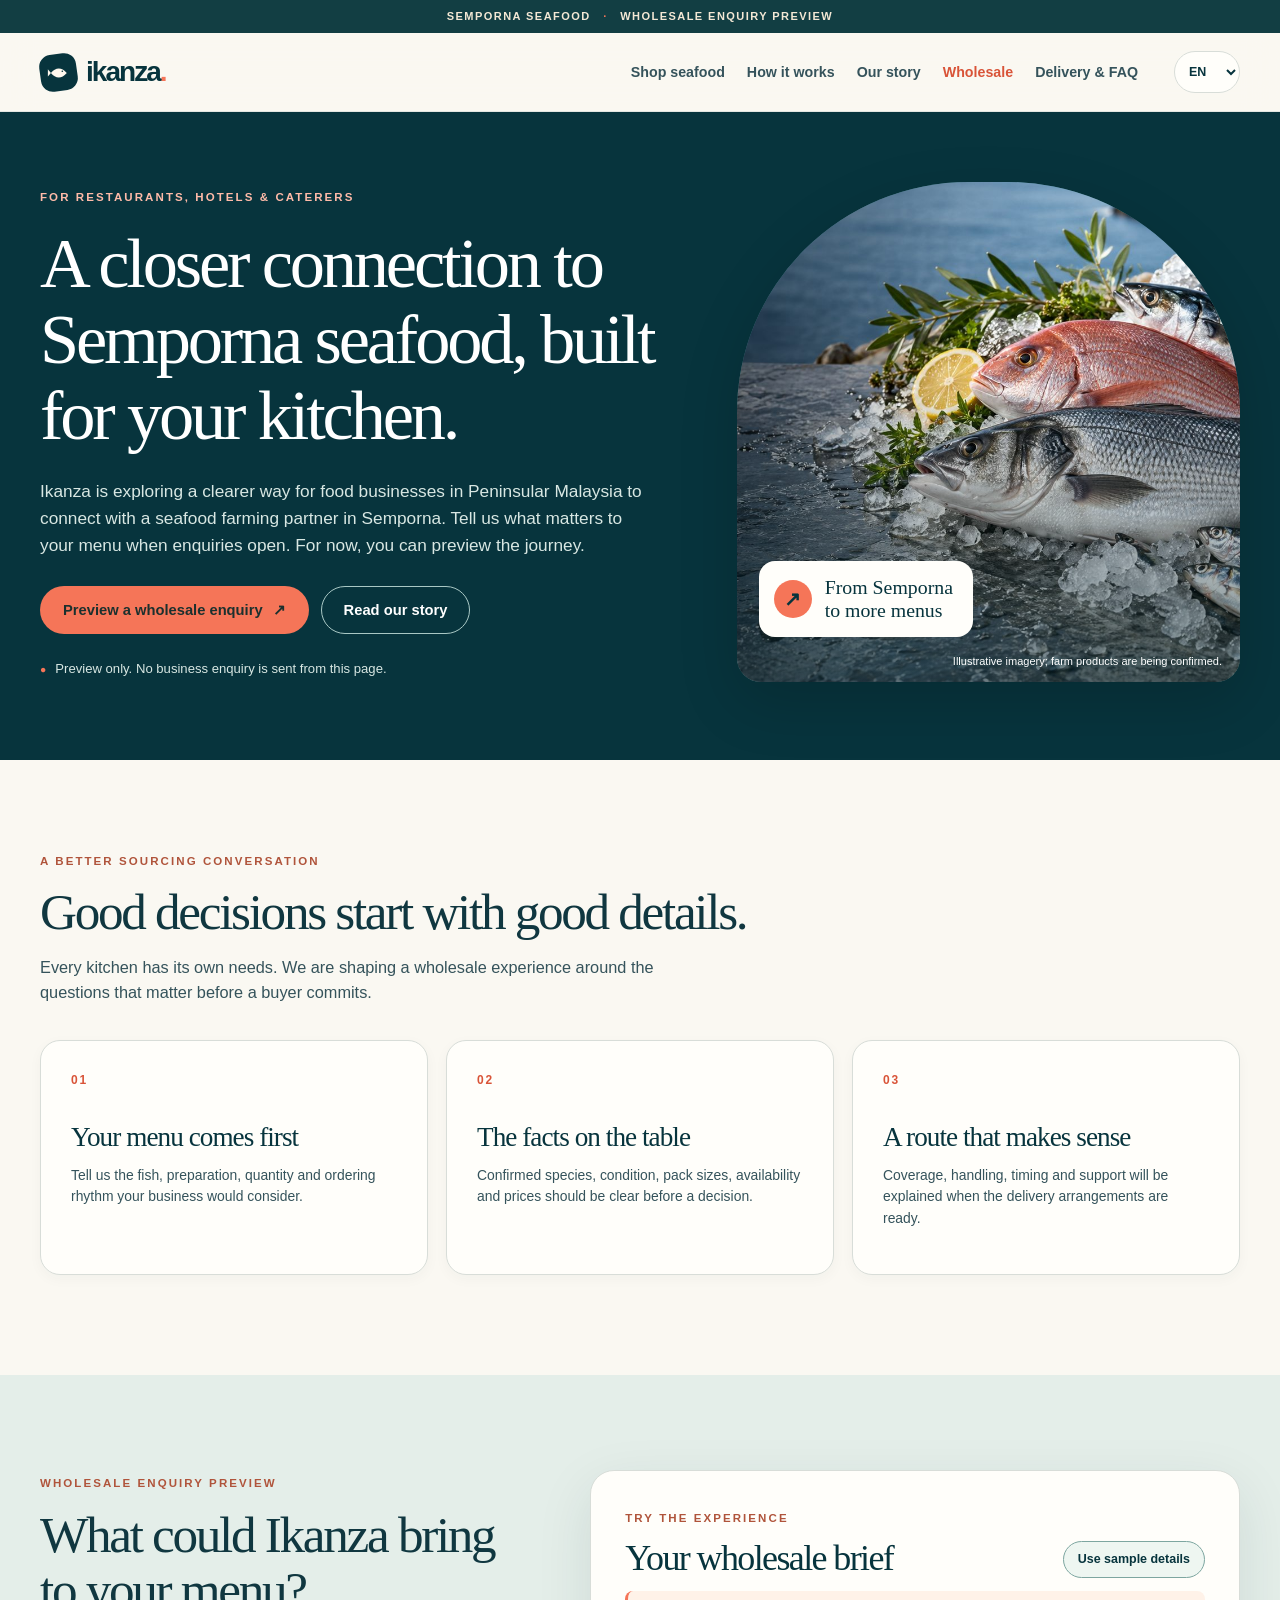
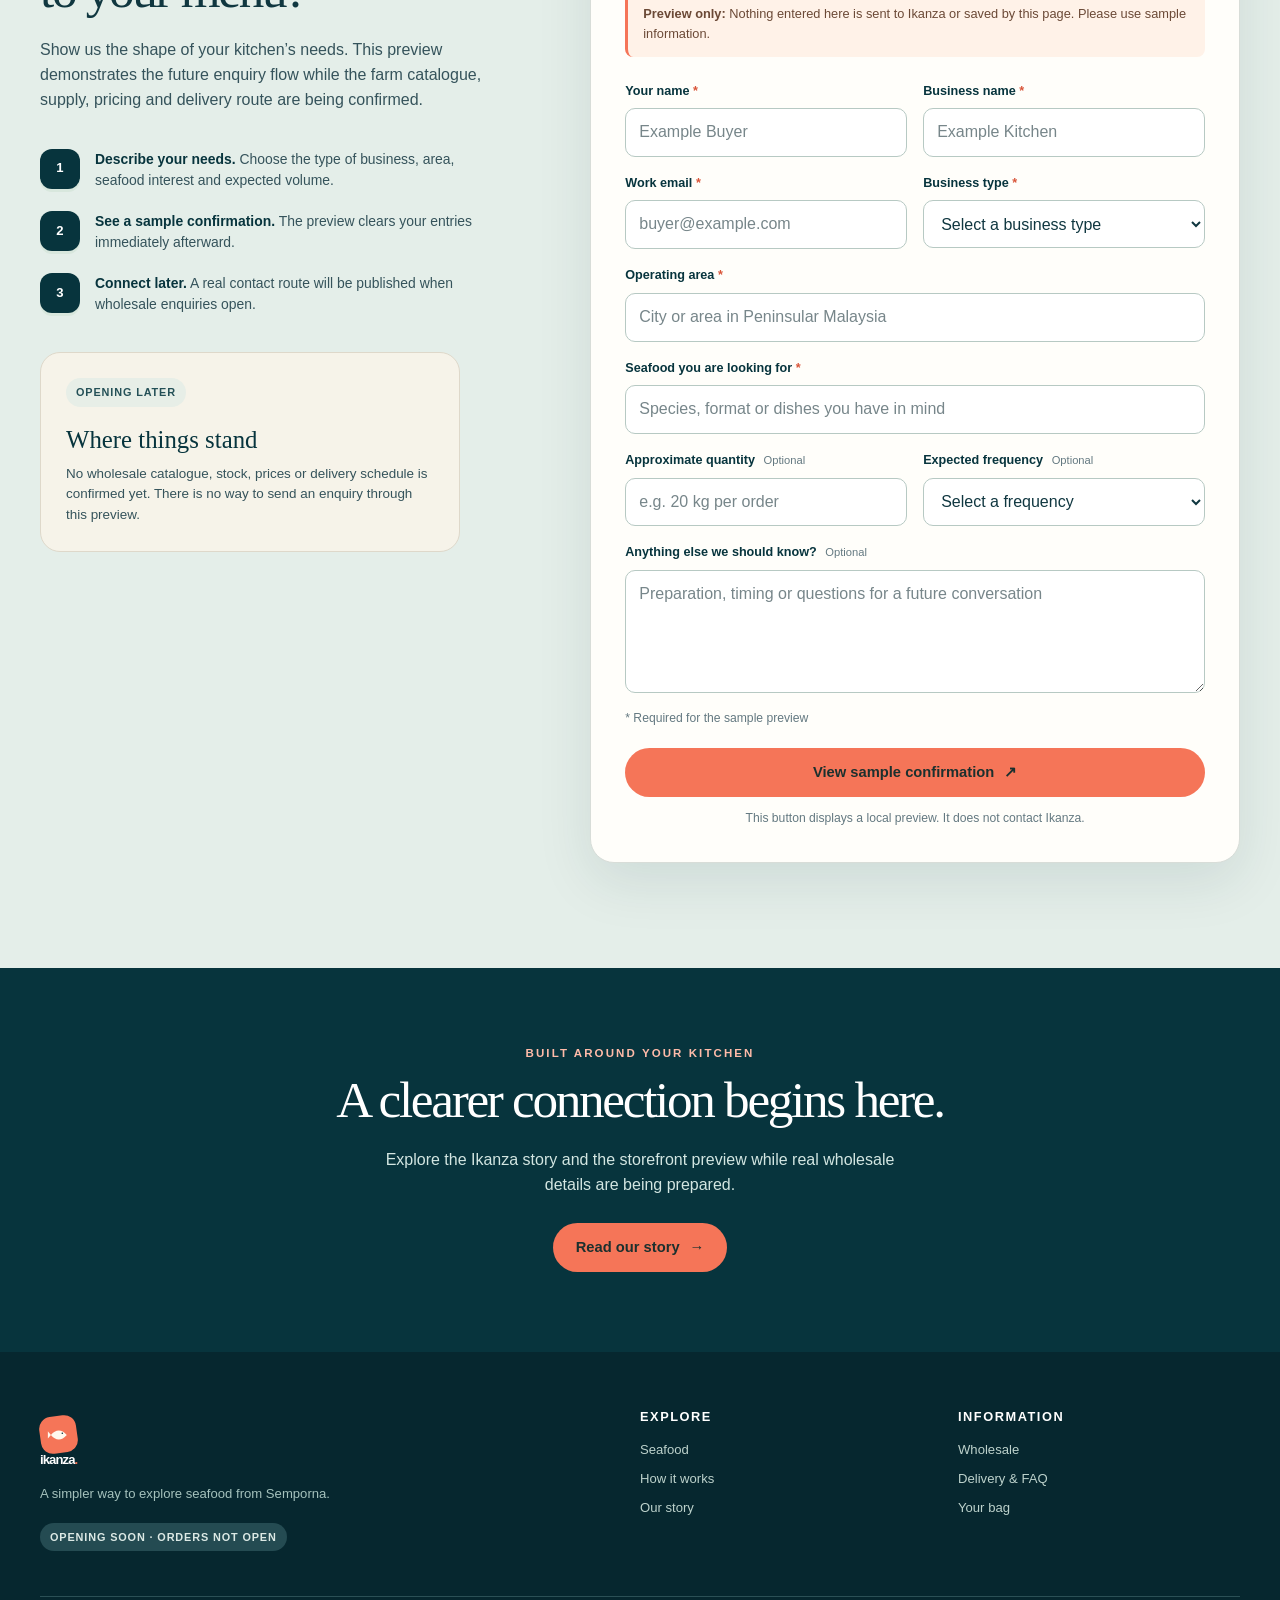
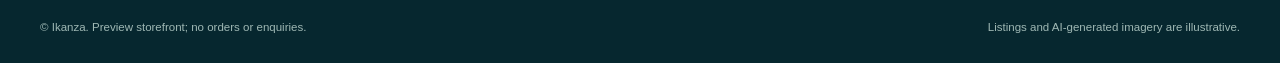
==== business/index.html @ 3d45099f "Expand Ikanza seafood preview and wholesale page" ====
<!doctype html>
<html lang="en">
<head>
  <meta charset="utf-8">
  <meta name="viewport" content="width=device-width, initial-scale=1">
  <meta name="theme-color" content="#07333b">
  <meta name="robots" content="index, follow">
  <title>Wholesale Seafood Enquiries for Peninsular Malaysia | Ikanza</title>
  <meta name="description" content="Ikanza is exploring a clearer connection between a Semporna seafood farming partner and restaurants, hotels and caterers in Peninsular Malaysia. Preview a wholesale enquiry; enquiries are not open yet.">
  <link rel="canonical" href="https://ericseow980314-ui.github.io/ikanza/business/">
  <meta property="og:type" content="website">
  <meta property="og:site_name" content="Ikanza">
  <meta property="og:url" content="https://ericseow980314-ui.github.io/ikanza/business/">
  <meta property="og:title" content="Wholesale Seafood Enquiries for Peninsular Malaysia | Ikanza">
  <meta property="og:description" content="A future wholesale connection to Semporna seafood for Peninsular Malaysian kitchens. Preview the enquiry journey; enquiries are not open yet.">
  <meta property="og:image" content="https://ericseow980314-ui.github.io/ikanza/assets/hero.jpg">
  <meta property="og:image:alt" content="Illustrative seafood arrangement on ice">
  <meta name="twitter:card" content="summary_large_image">
  <link rel="stylesheet" href="../styles.css">
  <link rel="stylesheet" href="./business.css">
  <script src="../i18n.js" defer></script>
  <script src="./business-page.js" defer></script>
</head>
<body>
  <a class="skip" href="#main">Skip to content</a>
  <div class="demo-banner">SEMPORNA SEAFOOD <span aria-hidden="true">·</span> WHOLESALE ENQUIRY PREVIEW</div>
  <header class="site-header">
    <div class="container nav">
      <a class="brand" href="../#home" aria-label="Ikanza home">
        <span class="brand-mark" aria-hidden="true"><svg viewBox="0 0 32 32" fill="none"><path d="M6 16c5.3-6.5 12.5-8.2 19.5 0-7 8.2-14.2 6.5-19.5 0Z" fill="#fff8ee"/><path d="m6 16-3.8-4.5v9L6 16Z" fill="#fff8ee"/><circle cx="20" cy="14" r="1" fill="#07343d"/></svg></span>
        <span>ikanza<span style="color:#f57558">.</span></span>
      </a>
      <nav class="nav-links" aria-label="Main navigation">
        <a href="../#shop">Shop seafood</a>
        <a href="../#how">How it works</a>
        <a href="../story/">Our story</a>
        <a href="./" aria-current="page">Wholesale</a>
        <a href="../#help">Delivery &amp; FAQ</a>
      </nav>
      <div class="nav-actions">
        <label class="language-wrap"><span class="sr-only">Choose language</span><select class="language-select" data-language aria-label="Choose language"><option value="en">EN</option><option value="my">BM</option><option value="cn">中文</option></select></label>
        <button class="icon-button menu-button" type="button" data-menu aria-label="Open menu" aria-expanded="false" aria-controls="business-mobile-menu">☰</button>
      </div>
    </div>
    <nav id="business-mobile-menu" class="mobile-menu container" aria-label="Mobile navigation">
      <a href="../#shop">Shop seafood</a>
      <a href="../#how">How it works</a>
      <a href="../story/">Our story</a>
      <a href="./" aria-current="page">Wholesale</a>
      <a href="../#help">Delivery &amp; FAQ</a>
    </nav>
  </header>

  <main id="main">
    <section class="business-hero" aria-labelledby="business-title">
      <div class="container business-hero-grid">
        <div class="business-hero-copy">
          <span class="eyebrow light">For restaurants, hotels &amp; caterers</span>
          <h1 id="business-title">A closer connection to Semporna seafood, built for your kitchen.</h1>
          <p>Ikanza is exploring a clearer way for food businesses in Peninsular Malaysia to connect with a seafood farming partner in Semporna. Tell us what matters to your menu when enquiries open. For now, you can preview the journey.</p>
          <div class="business-hero-actions">
            <a class="btn btn-primary" href="#enquiry">Preview a wholesale enquiry <span aria-hidden="true">↗</span></a>
            <a class="btn business-hero-outline" href="../story/">Read our story</a>
          </div>
          <p class="business-hero-note"><span aria-hidden="true">●</span> Preview only. No business enquiry is sent from this page.</p>
        </div>
        <div class="business-hero-visual">
          <img src="../assets/hero.jpg" alt="Illustrative seafood arrangement on ice">
          <div class="business-visual-card"><span class="business-visual-icon" aria-hidden="true">↗</span><span>From Semporna<br>to more menus</span></div>
          <div class="business-image-note">Illustrative imagery; farm products are being confirmed.</div>
        </div>
      </div>
    </section>

    <section class="section container business-intro" aria-labelledby="business-intro-title">
      <div class="business-section-heading">
        <span class="eyebrow">A better sourcing conversation</span>
        <h2 id="business-intro-title">Good decisions start with good details.</h2>
        <p>Every kitchen has its own needs. We are shaping a wholesale experience around the questions that matter before a buyer commits.</p>
      </div>
      <div class="business-value-grid">
        <article class="business-value-card"><span class="business-value-number">01</span><h3>Your menu comes first</h3><p>Tell us the fish, preparation, quantity and ordering rhythm your business would consider.</p></article>
        <article class="business-value-card"><span class="business-value-number">02</span><h3>The facts on the table</h3><p>Confirmed species, condition, pack sizes, availability and prices should be clear before a decision.</p></article>
        <article class="business-value-card"><span class="business-value-number">03</span><h3>A route that makes sense</h3><p>Coverage, handling, timing and support will be explained when the delivery arrangements are ready.</p></article>
      </div>
    </section>

    <section class="business-enquiry-section" id="enquiry" aria-labelledby="enquiry-title">
      <div class="container business-enquiry-grid">
        <div class="business-enquiry-copy">
          <span class="eyebrow">Wholesale enquiry preview</span>
          <h2 id="enquiry-title">What could Ikanza bring to your menu?</h2>
          <p>Show us the shape of your kitchen’s needs. This preview demonstrates the future enquiry flow while the farm catalogue, supply, pricing and delivery route are being confirmed.</p>
          <div class="business-process">
            <div><span class="step-num" aria-hidden="true">1</span><p><strong>Describe your needs.</strong> Choose the type of business, area, seafood interest and expected volume.</p></div>
            <div><span class="step-num" aria-hidden="true">2</span><p><strong>See a sample confirmation.</strong> The preview clears your entries immediately afterward.</p></div>
            <div><span class="step-num" aria-hidden="true">3</span><p><strong>Connect later.</strong> A real contact route will be published when wholesale enquiries open.</p></div>
          </div>
          <aside class="business-status-card" aria-label="Current wholesale status"><span class="pill">Opening later</span><h3>Where things stand</h3><p>No wholesale catalogue, stock, prices or delivery schedule is confirmed yet. There is no way to send an enquiry through this preview.</p></aside>
        </div>
        <div class="business-form-card">
          <div class="business-form-top"><div><span class="eyebrow">Try the experience</span><h3>Your wholesale brief</h3></div><button class="sample-fill" type="button" id="business-sample-fill">Use sample details</button></div>
          <p class="business-form-notice" id="business-privacy-note"><strong>Preview only:</strong> Nothing entered here is sent to Ikanza or saved by this page. Please use sample information.</p>
          <div id="business-form" role="form" aria-label="Wholesale enquiry preview" aria-describedby="business-privacy-note">
            <div class="business-fields">
              <div class="business-field"><label for="buyer-name">Your name <span aria-hidden="true">*</span></label><input id="buyer-name" name="buyer-name" type="text" autocomplete="off" required maxlength="100" placeholder="Example Buyer"></div>
              <div class="business-field"><label for="business-name">Business name <span aria-hidden="true">*</span></label><input id="business-name" name="business-name" type="text" autocomplete="off" required maxlength="120" placeholder="Example Kitchen"></div>
              <div class="business-field"><label for="business-email">Work email <span aria-hidden="true">*</span></label><input id="business-email" name="business-email" type="email" autocomplete="off" required maxlength="254" placeholder="buyer@example.com"></div>
              <div class="business-field"><label for="business-type">Business type <span aria-hidden="true">*</span></label><select id="business-type" name="business-type" required><option value="">Select a business type</option><option value="restaurant">Restaurant</option><option value="hotel">Hotel</option><option value="caterer">Caterer</option><option value="other">Other food business</option></select></div>
              <div class="business-field business-field-full"><label for="business-area">Operating area <span aria-hidden="true">*</span></label><input id="business-area" name="business-area" type="text" autocomplete="off" required maxlength="120" placeholder="City or area in Peninsular Malaysia"></div>
              <div class="business-field business-field-full"><label for="seafood-interest">Seafood you are looking for <span aria-hidden="true">*</span></label><input id="seafood-interest" name="seafood-interest" type="text" autocomplete="off" required maxlength="160" placeholder="Species, format or dishes you have in mind"></div>
              <div class="business-field"><label for="business-quantity">Approximate quantity <span class="business-optional">Optional</span></label><input id="business-quantity" name="business-quantity" type="text" autocomplete="off" maxlength="80" placeholder="e.g. 20 kg per order"></div>
              <div class="business-field"><label for="business-frequency">Expected frequency <span class="business-optional">Optional</span></label><select id="business-frequency" name="business-frequency"><option value="">Select a frequency</option><option value="weekly">Weekly</option><option value="fortnightly">Every two weeks</option><option value="monthly">Monthly</option><option value="event">One event or occasion</option><option value="exploring">Still exploring</option></select></div>
              <div class="business-field business-field-full"><label for="business-message">Anything else we should know? <span class="business-optional">Optional</span></label><textarea id="business-message" name="business-message" rows="4" autocomplete="off" maxlength="1000" placeholder="Preparation, timing or questions for a future conversation"></textarea></div>
            </div>
            <p class="business-required-note">* Required for the sample preview</p>
            <button class="btn btn-primary business-preview-button" type="button" id="business-preview-button">View sample confirmation <span aria-hidden="true">↗</span></button>
            <p class="business-submit-note">This button displays a local preview. It does not contact Ikanza.</p>
          </div>
          <section class="business-confirmation" id="business-confirmation" tabindex="-1" aria-labelledby="business-confirmation-title" hidden>
            <div class="business-confirmation-icon" aria-hidden="true">✓</div>
            <span class="eyebrow">Sample confirmation</span>
            <h3 id="business-confirmation-title">Your preview is complete.</h3>
            <p>No enquiry was sent, no reply is expected, and the details you entered have been cleared from the form. When Ikanza opens wholesale enquiries, this is where you would receive a real confirmation and next steps.</p>
            <button class="btn btn-dark" type="button" id="business-start-again">Try the preview again</button>
          </section>
        </div>
      </div>
    </section>

    <section class="cta-section business-closing">
      <span class="eyebrow light">Built around your kitchen</span>
      <h2>A clearer connection begins here.</h2>
      <p>Explore the Ikanza story and the storefront preview while real wholesale details are being prepared.</p>
      <a href="../story/" class="btn btn-primary">Read our story <span aria-hidden="true">→</span></a>
    </section>
  </main>

  <footer class="site-footer"><div class="container">
    <div class="footer-grid">
      <div><a href="../#home" class="brand"><span class="brand-mark" aria-hidden="true"><svg viewBox="0 0 32 32" fill="none"><path d="M6 16c5.3-6.5 12.5-8.2 19.5 0-7 8.2-14.2 6.5-19.5 0Z" fill="#fff8ee"/><path d="m6 16-3.8-4.5v9L6 16Z" fill="#fff8ee"/><circle cx="20" cy="14" r="1" fill="#07343d"/></svg></span><span>ikanza<span style="color:#f57558">.</span></span></a><p>A simpler way to explore seafood from Semporna.</p><span class="pill" style="background:#244b52;color:#dce9e5">Opening soon · Orders not open</span></div>
      <div><h3>Explore</h3><a href="../#shop">Seafood</a><a href="../#how">How it works</a><a href="../story/">Our story</a></div>
      <div><h3>Information</h3><a href="./">Wholesale</a><a href="../#help">Delivery &amp; FAQ</a><a href="../#cart">Your bag</a></div>
    </div>
    <div class="footer-bottom"><span>© Ikanza. Preview storefront; no orders or enquiries.</span><span>Listings and AI-generated imagery are illustrative.</span></div>
  </div></footer>
</body>
</html>
---- styles.css ----
:root{
  --ink:#103740; --ink-2:#35535b; --sea:#07343d; --sea-light:#dce9e5;
  --cream:#faf8f2; --sand:#f0ecdf; --paper:#fffefa; --coral:#f57558; --coral-dark:#d95438;
  --line:#d8ddd8; --muted:#647981; --shadow:0 18px 55px rgba(7,52,61,.10);
  --radius:20px; --max:1200px;
}
*{box-sizing:border-box}
html{scroll-behavior:smooth}
body{margin:0;background:var(--cream);color:var(--ink);font-family:"Avenir Next",Avenir,"Segoe UI",sans-serif;line-height:1.55}
button,input,select,textarea{font:inherit}
button{cursor:pointer}
a{color:inherit}
img{display:block;max-width:100%}
h1,h2,h3,p{margin-top:0}
h1,h2,.display{font-family:Georgia,"Times New Roman",serif;letter-spacing:-.045em;line-height:1.08}
h1{font-size:clamp(3.3rem,6.9vw,6.55rem);font-weight:500}
h2{font-size:clamp(2.25rem,4vw,4rem);font-weight:500}
h3{font-size:1.18rem}
p{color:var(--ink-2)}
:focus-visible{outline:3px solid var(--coral);outline-offset:3px}
.sr-only{position:absolute!important;width:1px;height:1px;padding:0;margin:-1px;overflow:hidden;clip:rect(0,0,0,0);white-space:nowrap;border:0}
.skip{position:absolute;left:12px;top:-70px;z-index:100;background:white;padding:10px 16px;border-radius:10px}
.skip:focus{top:10px}
.container{width:min(calc(100% - 40px),var(--max));margin-inline:auto}
.demo-banner{background:#123e43;color:#f3e8d5;text-align:center;padding:8px 16px;font-size:.69rem;font-weight:800;letter-spacing:.13em}
.demo-banner span{margin:0 8px;color:#f57558}
.site-header{position:sticky;top:0;z-index:20;background:rgba(250,248,242,.93);backdrop-filter:blur(16px);border-bottom:1px solid rgba(7,52,61,.09)}
.nav{min-height:78px;display:flex;align-items:center;gap:36px}
.brand{display:inline-flex;align-items:center;gap:9px;text-decoration:none;font-size:1.75rem;letter-spacing:-.07em;font-weight:900;color:var(--sea);line-height:1}
.brand-mark{width:37px;height:37px;background:var(--sea);border-radius:12px;display:grid;place-items:center;transform:rotate(-8deg)}
.brand-mark svg{width:26px;height:26px;transform:rotate(8deg)}
.nav-links{display:flex;align-items:center;gap:22px;margin-left:auto}
.nav-links a{text-decoration:none;color:var(--ink-2);font-size:.89rem;font-weight:700}
.nav-links a:hover,.nav-links a[aria-current=page]{color:var(--coral-dark)}
.nav-actions{display:flex;align-items:center;gap:9px}
.icon-button{min-height:42px;display:inline-flex;align-items:center;justify-content:center;gap:8px;border:1px solid var(--line);border-radius:999px;background:var(--paper);color:var(--sea);padding:8px 13px;font-size:.85rem;font-weight:800}
.icon-button:hover{border-color:var(--sea);background:#f3f7f4}
.cart-count{display:inline-grid;place-items:center;min-width:22px;height:22px;padding:0 5px;border-radius:50%;background:var(--coral);color:white;font-size:.72rem}
.menu-button{display:none}
.mobile-menu{display:none;padding:0 0 16px}
.mobile-menu.open{display:grid;gap:2px}
.mobile-menu a{padding:9px 2px;text-decoration:none;font-weight:700}
.btn{display:inline-flex;align-items:center;justify-content:center;gap:10px;min-height:48px;padding:12px 22px;border-radius:999px;border:1px solid transparent;text-decoration:none;font-weight:800;font-size:.92rem;transition:transform .18s,background .18s,border-color .18s}
.btn:hover{transform:translateY(-2px)}
.btn-primary{background:var(--coral);color:#1b302e}
.btn-primary:hover{background:#ff8b70}
.btn-dark{background:var(--sea);color:white}
.btn-dark:hover{background:#12515b}
.btn-outline{background:transparent;border-color:var(--ink);color:var(--ink)}
.btn-outline:hover{background:#e6ece8}
.btn-soft{background:var(--sea-light);color:var(--sea)}
.btn-small{min-height:38px;padding:7px 15px;font-size:.8rem}
button:disabled{opacity:.55;cursor:not-allowed;transform:none!important}
.eyebrow{text-transform:uppercase;letter-spacing:.18em;font-size:.72rem;font-weight:900;color:#b0543b}
.eyebrow.light{color:#ffbba9}
.hero{background:var(--sea);color:#fff;overflow:hidden}
.hero-grid{display:grid;grid-template-columns:1fr 1.07fr;align-items:center;min-height:620px;gap:45px;padding-block:60px 75px}
.hero-copy{max-width:600px;position:relative;z-index:2}
.hero h1{color:white;margin:13px 0 24px}
.hero h1 em{font-style:normal;color:#ffbca6}
.hero p{font-size:1.09rem;max-width:500px;color:#d9e6e3;margin-bottom:30px}
.hero-actions{display:flex;gap:12px;flex-wrap:wrap}
.hero .btn-outline{color:#fff;border-color:#a9c8c5}
.hero .btn-outline:hover{background:rgba(255,255,255,.1)}
.hero-aside{display:flex;align-items:center;gap:10px;margin-top:34px;color:#c0d5d2;font-size:.8rem}
.hero-aside .line{width:32px;height:1px;background:#a9c8c5}
.hero-art{height:500px;position:relative;border-radius:42% 42% 24px 24px;overflow:hidden;background:#29616a}
.hero-art img{width:100%;height:100%;object-fit:cover;filter:saturate(.9)}
.hero-art:after{content:"";position:absolute;inset:0;background:linear-gradient(180deg,transparent 60%,rgba(4,33,40,.4))}
.hero-stamp{position:absolute;right:18px;bottom:18px;z-index:1;width:142px;height:142px;border-radius:50%;display:flex;align-items:center;justify-content:center;text-align:center;background:#f6e5cf;color:var(--sea);font-weight:900;line-height:1.2;transform:rotate(10deg);box-shadow:var(--shadow);border:4px solid #fbf2e4}
.hero-stamp small{display:block;font-size:.64rem;letter-spacing:.12em;text-transform:uppercase;margin-bottom:6px}
.hero-decoration{position:absolute;left:-55px;top:35px;width:160px;height:160px;border:1px solid rgba(255,255,255,.22);border-radius:50%;pointer-events:none}
.hero-decoration:after{content:"";position:absolute;inset:17px;border:1px solid rgba(255,255,255,.16);border-radius:50%}
.quick-strip{border-bottom:1px solid var(--line);background:var(--paper)}
.quick-strip .container{display:grid;grid-template-columns:repeat(3,1fr);gap:20px;padding-block:21px}
.quick-item{display:flex;align-items:center;gap:13px;font-size:.82rem;font-weight:800;color:var(--sea)}
.quick-icon{width:35px;height:35px;display:grid;place-items:center;background:#e7f0ea;color:var(--sea);border-radius:50%;font-size:1rem}
.section{padding-block:95px}
.section-head{display:flex;align-items:end;justify-content:space-between;gap:20px;margin-bottom:30px}
.section-head h2{margin:9px 0 0}
.section-head p{max-width:510px;margin:0}
.section-intro{max-width:610px;font-size:1.02rem}
.products-grid{display:grid;grid-template-columns:repeat(3,1fr);gap:23px}
.featured-grid{grid-template-columns:repeat(4,minmax(0,1fr))}
.product-card{background:var(--paper);border:1px solid var(--line);border-radius:var(--radius);overflow:hidden;box-shadow:0 4px 14px rgba(7,52,61,.035);transition:transform .2s,box-shadow .2s}
.product-card:hover{transform:translateY(-5px);box-shadow:var(--shadow)}
.product-photo{display:block;height:280px;position:relative;overflow:hidden;background:#cbd9d7}
.product-photo img{width:100%;height:100%;object-fit:cover;transition:transform .45s}
.product-card:hover .product-photo img{transform:scale(1.035)}
.pill{display:inline-flex;align-items:center;gap:5px;background:#e7eee7;color:#245057;border-radius:999px;padding:6px 10px;font-size:.68rem;letter-spacing:.08em;text-transform:uppercase;font-weight:900}
.pill.photo-pill{position:absolute;left:16px;top:16px;background:#fffefa}
.product-body{padding:20px 20px 22px}
.product-top{display:flex;justify-content:space-between;align-items:flex-start;gap:12px}
.product-name{font-size:1.17rem;font-weight:850;letter-spacing:-.025em;margin:0}
.product-sub{font-size:.84rem;margin:3px 0 0;color:var(--muted)}
.price-wrap{display:flex;flex-direction:column;align-items:flex-end;line-height:1.25;text-align:right}
.price-wrap small{font-size:.62rem;color:var(--muted);font-weight:800;text-transform:uppercase;letter-spacing:.07em;margin-bottom:3px}
.price{font-size:1.17rem;color:var(--sea);font-weight:900;white-space:nowrap}
.product-meta{display:flex;gap:7px;flex-wrap:wrap;margin:18px 0}
.product-meta span{border:1px solid var(--line);border-radius:999px;padding:5px 9px;font-size:.71rem;color:var(--ink-2)}
.product-bottom{display:flex;align-items:center;justify-content:space-between;gap:9px;border-top:1px solid var(--line);padding-top:15px}
.product-bottom .per-kg{font-size:.72rem;color:var(--muted)}
.products-note{color:var(--muted);font-size:.78rem;margin-top:20px}
.collection-actions{display:flex;justify-content:center;margin-top:30px}
.pricing-note{font-size:.78rem;line-height:1.6;color:var(--muted);background:#eff4ef;border:1px solid var(--line);border-radius:12px;padding:13px 16px;margin:24px 0 0}
.pricing-note strong{color:var(--sea)}.pricing-note a{color:var(--sea);font-weight:800;text-underline-offset:2px}
.offer-teaser{display:flex;flex-wrap:wrap;align-items:center;gap:10px 18px;background:#e8f1eb;border:1px solid #c4d9cf;border-radius:17px;padding:18px 20px;margin-bottom:27px;color:var(--sea)}
.offer-kicker{background:var(--sea);color:white;border-radius:8px;padding:6px 9px;text-transform:uppercase;letter-spacing:.1em;font-size:.65rem;font-weight:900}
.offer-teaser strong{font-size:.9rem}.offer-teaser>span:not(.offer-kicker){font-size:.85rem;font-weight:700}.offer-teaser small{flex-basis:100%;font-size:.73rem;color:#496764}
.feature-band{background:var(--sand);border-radius:28px;padding:56px 58px;display:grid;grid-template-columns:.85fr 1.15fr;gap:56px;align-items:center}
.feature-band h2{margin:9px 0 18px}
.feature-band p{margin-bottom:26px}
.feature-steps{display:grid;gap:13px}
.feature-step{display:flex;gap:17px;align-items:flex-start;padding:15px 18px;background:var(--paper);border-radius:16px}
.step-num{width:40px;min-width:40px;height:40px;flex:none;display:grid;place-items:center;border-radius:12px;background:var(--sea);color:white;font-size:.82rem;font-weight:900;box-shadow:0 3px 0 #d8e7dd}
.feature-step strong{font-size:.93rem}
.feature-step p{font-size:.79rem;margin:2px 0 0}
.story-section{display:grid;grid-template-columns:1fr 1fr;gap:70px;align-items:center}
.story-visual{min-height:440px;border-radius:220px 220px 22px 22px;background:linear-gradient(145deg,#b2d0cc,#679995 63%,#295c63);padding:37px;display:flex;align-items:end}
.story-note{background:#fffefa;border-radius:15px;padding:20px;max-width:240px;box-shadow:var(--shadow);font-family:Georgia,serif;font-size:1.19rem;line-height:1.25;color:var(--sea)}
.story-copy h2{margin:12px 0 20px}
.story-copy p{max-width:510px}
.story-list{padding:0;margin:25px 0 30px;list-style:none;display:grid;gap:13px}
.story-list li{display:flex;gap:11px;font-weight:750;font-size:.89rem}
.story-list li:before{content:"✓";width:21px;height:21px;flex:none;display:grid;place-items:center;border-radius:50%;background:#d9e7e0;color:#155f55;font-size:.73rem}
.cta-section{background:var(--sea);color:white;text-align:center;padding:85px 20px}
.cta-section h2{margin:8px 0 20px;color:white}
.cta-section p{color:#d3e6e2;margin:0 auto 26px;max-width:520px}
.business-teaser{display:flex;align-items:center;justify-content:space-between;gap:38px;padding-block:36px 72px}.business-teaser>div{max-width:710px}.business-teaser h2{font-size:clamp(2rem,3.4vw,3.4rem);margin:8px 0 10px}.business-teaser p{margin:0}.business-teaser .btn{flex:none}
.site-footer{background:#06272f;color:#d5e4df;padding:55px 0 26px}
.footer-grid{display:grid;grid-template-columns:2fr 1fr 1fr;gap:36px}
.site-footer .brand{color:white}
.site-footer .brand-mark{background:#f57558}
.site-footer p{color:#a5c2bd;font-size:.82rem;max-width:330px;margin:18px 0}
.site-footer h3{font-size:.8rem;text-transform:uppercase;letter-spacing:.12em;color:#fff}
.site-footer a{display:block;text-decoration:none;color:#bdd2cc;font-size:.82rem;margin:9px 0}
.site-footer a:hover{color:white}
.footer-bottom{border-top:1px solid #2b5056;margin-top:45px;padding-top:22px;font-size:.72rem;color:#9fb8b4;display:flex;justify-content:space-between;gap:15px}
.page-hero{background:#e4eee9;padding:60px 0 55px}
.page-hero h1{font-size:clamp(2.8rem,5.5vw,5rem);margin:8px 0 14px;color:var(--sea)}
.page-hero p{margin:0;max-width:620px}
.breadcrumb{font-size:.78rem;color:var(--muted);margin-bottom:18px}
.breadcrumb a{text-decoration:none;border-bottom:1px solid currentColor}
.page-content{padding-block:60px 100px}
.shop-tools{display:flex;align-items:center;gap:10px;margin-bottom:8px;flex-wrap:wrap}
.search-field{position:relative;min-width:270px;flex:1;max-width:610px}
.search-field input{width:100%;border:1px solid var(--line);border-radius:999px;background:white;padding:12px 16px 12px 40px;color:var(--ink);outline:none}
.search-field:before{content:"⌕";position:absolute;left:16px;top:8px;color:var(--muted);font-size:1.4rem}
.search-field input:focus{border-color:#337772;outline:3px solid #cce6de}.search-clear{border:0;background:none;color:var(--sea);font-size:.77rem;font-weight:850;text-decoration:underline;text-underline-offset:3px;padding:8px;cursor:pointer}.result-count{margin-left:auto;color:var(--muted);font-size:.78rem;font-weight:800}
.search-suggestions{display:flex;align-items:center;gap:8px;flex-wrap:wrap;font-size:.76rem;color:var(--muted);margin:0 0 19px}.search-suggestions button{border:0;background:#edf3ee;color:var(--sea);border-radius:8px;padding:5px 9px;font-size:.75rem;font-weight:800;cursor:pointer}.search-suggestions button:hover{background:#dbece1}
.filter-group{display:flex;gap:8px;flex-wrap:wrap;margin:0 0 24px}
.filter-button{border:1px solid var(--line);border-radius:999px;background:white;color:var(--ink-2);padding:9px 14px;font-size:.8rem;font-weight:800;cursor:pointer}
.filter-button.active{background:var(--sea);border-color:var(--sea);color:white}
.filter-button:focus-visible,.search-suggestions button:focus-visible,.search-clear:focus-visible{outline:3px solid #a8d4c6;outline-offset:2px}
.empty-state{border:1px dashed #abc1bb;border-radius:20px;padding:60px 25px;text-align:center;background:white}
.empty-state h2{font-size:2rem}
.product-layout{display:grid;grid-template-columns:1.05fr .95fr;gap:68px;align-items:start}
.product-main-photo{height:570px;background:#d8e4df;border-radius:25px;overflow:hidden}
.product-main-photo img{height:100%;width:100%;object-fit:cover}
.product-detail{padding-top:16px}
.product-detail h1{font-size:clamp(2.5rem,4.5vw,4.8rem);margin:13px 0 3px;color:var(--sea)}
.product-detail .subtitle{font-size:1rem;color:var(--muted)}
.product-price{font-size:1.75rem;font-weight:900;color:var(--sea);margin:28px 0 2px}
.product-detail .unit-price{font-size:.79rem;color:var(--muted)}
.size-fieldset{border:0;padding:0;margin:25px 0 0}.size-fieldset legend{font-weight:900;color:var(--sea);font-size:.94rem;padding:0}.size-guide{font-size:.76rem;color:var(--muted);margin:4px 0 11px}.size-options{display:grid;grid-template-columns:repeat(3,minmax(0,1fr));gap:9px}.size-option{position:relative;display:flex;flex-direction:column;gap:9px;justify-content:space-between;min-height:102px;border:1px solid var(--line);border-radius:13px;background:white;padding:12px;cursor:pointer}.size-option:has(input:checked){border:2px solid var(--sea);background:#eef6f1;padding:11px}.size-option input{position:absolute;right:10px;top:10px;accent-color:var(--sea)}.size-option .size-copy{display:flex;flex-direction:column;gap:3px;padding-right:20px}.size-option strong{font-size:.83rem}.size-option small{font-size:.7rem;color:var(--muted)}.size-option b{font-size:.91rem;color:var(--sea)}.size-option:focus-within{outline:3px solid #cce6de;outline-offset:2px}
.spec-grid{display:grid;grid-template-columns:repeat(2,1fr);gap:10px;margin:25px 0}
.spec{padding:14px 15px;background:#ecf2ee;border-radius:12px}
.spec small{display:block;font-size:.65rem;text-transform:uppercase;letter-spacing:.1em;font-weight:800;color:var(--muted)}
.spec strong{font-size:.87rem}
.quantity-row{display:flex;align-items:center;gap:14px;margin:25px 0}
.qty-control{display:inline-flex;align-items:center;border:1px solid var(--line);border-radius:999px;background:white;overflow:hidden}
.qty-control button{border:0;background:none;width:42px;height:42px;color:var(--sea);font-size:1.3rem}
.qty-control button:hover{background:var(--sea-light)}
.qty-control span{width:32px;text-align:center;font-weight:850}
.product-actions{display:flex;gap:10px;flex-wrap:wrap}
.product-actions .btn{flex:1}
.detail-notice{font-size:.79rem;color:var(--muted);padding-top:18px}
.detail-facts{border-top:1px solid var(--line);margin-top:32px}
.detail-facts details{border-bottom:1px solid var(--line);padding:16px 0}
.detail-facts summary{cursor:pointer;font-weight:850}
.detail-facts p{font-size:.82rem;margin:9px 0 0}
.cart-layout,.checkout-layout{display:grid;grid-template-columns:1.35fr .72fr;gap:36px;align-items:start}
.cart-list{display:grid;gap:13px}
.cart-item{display:grid;grid-template-columns:95px 1fr auto;gap:17px;align-items:center;background:white;border:1px solid var(--line);border-radius:16px;padding:14px}
.cart-item img{width:95px;height:90px;object-fit:cover;border-radius:10px}
.cart-item h3{margin:0 0 1px;font-size:1rem}
.cart-item p{font-size:.76rem;margin-bottom:8px}
.cart-item .remove{border:0;background:none;padding:0;color:var(--coral-dark);font-size:.74rem;text-decoration:underline}
.cart-item-total{align-self:start;font-weight:900}
.summary-card{background:white;border:1px solid var(--line);border-radius:20px;padding:24px;position:sticky;top:105px}
.summary-card h2{font-size:1.7rem;margin:0 0 24px}
.summary-row{display:flex;justify-content:space-between;gap:12px;margin:13px 0;font-size:.86rem}
.summary-row span:first-child{color:var(--muted)}
.summary-row.total{border-top:1px solid var(--line);padding-top:16px;margin-top:18px;font-weight:900;font-size:1.05rem}
.summary-row.total span:first-child{color:var(--sea)}
.summary-card .btn{width:100%;margin-top:16px}
.summary-card .small-note{font-size:.73rem;margin:12px 0 0;color:var(--muted)}
.cart-zone{display:flex;flex-direction:column;gap:6px;font-size:.76rem;font-weight:850;margin:-9px 0 21px}.cart-zone select{height:42px;border:1px solid var(--line);border-radius:9px;background:white;padding:8px;color:var(--sea);font-weight:700}
.promo-progress{background:#edf5ee;border-radius:12px;padding:12px 13px;margin-top:15px;display:flex;flex-direction:column;gap:4px;color:var(--sea);font-size:.79rem}.promo-progress span{font-size:.74rem}.promo-progress small{color:var(--muted);font-size:.66rem;line-height:1.4}
.form-card{background:#fff;border:1px solid var(--line);border-radius:20px;padding:27px}
.form-card h2{font-size:1.7rem;margin-bottom:8px}
.form-card p{font-size:.84rem}
.sample-fill{border:1px solid #7da6a0;background:#eef6f1;color:var(--sea);border-radius:999px;padding:8px 14px;font-size:.78rem;font-weight:800;margin:0 0 20px}
.sample-fill:hover{background:#dcefe7}
.form-grid{display:grid;grid-template-columns:1fr 1fr;gap:16px}
.form-field{display:flex;flex-direction:column;gap:6px;margin:0 0 16px}
.form-field.full{grid-column:1/-1}
.form-field label{font-size:.77rem;font-weight:900}
.form-field input,.form-field select{height:46px;width:100%;border:1px solid #bccbc7;border-radius:10px;padding:9px 12px;background:#fff;color:var(--ink)}
.form-field input:focus,.form-field select:focus{border-color:#337772;outline:3px solid #cce6de}
.checkout-block{border-top:1px solid var(--line);padding-top:22px;margin-top:8px}
.checkout-block h3{margin-bottom:9px}
.checkout-block .radio-box{display:flex;gap:10px;align-items:center;border:1px solid var(--line);border-radius:11px;padding:12px;margin:7px 0;cursor:pointer}
.checkout-block .radio-box:has(input:checked){border-color:#2a6764;background:#eef6f1}
.checkout-block small{color:var(--muted)}
.checkout-block input[type=radio]{accent-color:var(--sea);width:17px;height:17px}
.demo-notice{background:#fff2e8;border-left:3px solid var(--coral);padding:12px 15px;border-radius:8px;font-size:.8rem;color:#784b32;margin-top:18px}
.confirmation{max-width:660px;margin:0 auto;text-align:center;padding:45px 15px 90px}
.confirm-icon{width:85px;height:85px;border-radius:50%;display:grid;place-items:center;margin:0 auto 22px;background:#d7e9df;color:#146052;font-size:2rem}
.confirmation h1{font-size:clamp(2.5rem,5vw,4.5rem);margin-bottom:12px}
.confirmation .summary-card{text-align:left;position:static;margin:28px auto}
.info-grid{display:grid;grid-template-columns:repeat(3,1fr);gap:16px}
.info-card{background:white;padding:25px;border:1px solid var(--line);border-radius:16px}
.info-card .step-num{margin-bottom:21px}
.info-card p{font-size:.84rem;margin:0}
.how-heading{display:flex;align-items:end;justify-content:space-between;gap:20px;margin-bottom:17px}.how-heading p{max-width:480px;margin:0;font-size:.87rem}.how-grid{gap:20px}.how-grid .info-card{position:relative;min-height:220px;padding:29px;border-top:4px solid var(--coral);box-shadow:0 12px 28px rgba(7,52,61,.055)}.how-grid .info-card h3{font-size:1.35rem;margin:0 0 10px}.how-grid .step-num{background:#e8eee8;color:var(--sea);box-shadow:none;margin-bottom:27px;font-size:1.1rem}
.faq-list{max-width:850px;margin:0 auto}
.faq-list details{border-bottom:1px solid var(--line);padding:18px 0}
.faq-list summary{cursor:pointer;font-weight:900;list-style:none;display:flex;justify-content:space-between;gap:14px}
.faq-list summary:after{content:"+";font-size:1.2rem}
.faq-list details[open] summary:after{content:"−"}
.faq-list p{font-size:.87rem;margin:12px 0 3px}
.mini-table{display:grid;gap:10px;background:#eef3ed;padding:20px;border-radius:16px;margin:20px 0}
.mini-table .summary-row{margin:0}
.mobile-checkout{display:none}
.toast{position:fixed;right:20px;bottom:20px;z-index:30;background:var(--sea);color:#fff;padding:13px 18px;border-radius:13px;box-shadow:var(--shadow);font-size:.83rem;font-weight:800;opacity:0;pointer-events:none;transform:translateY(16px);transition:opacity .2s,transform .2s}
.toast.show{opacity:1;transform:translateY(0)}
.language-select{min-height:42px;border:1px solid var(--line);border-radius:999px;background:var(--paper);color:var(--sea);padding:7px 10px;font-size:.78rem;font-weight:900;cursor:pointer}
.customer-story-teaser{display:grid;grid-template-columns:1.7fr .7fr;gap:36px;align-items:end;background:var(--sand);border-radius:28px;padding:48px 56px;margin-bottom:65px}
.customer-story-teaser h2{max-width:760px}.customer-story-teaser .small-note{padding:17px;border-left:3px solid var(--coral);background:rgba(255,255,255,.58);border-radius:8px}
.confirmation-actions{display:flex;justify-content:center;gap:12px;flex-wrap:wrap;margin-top:28px}
.account-layout,.tracking-layout{display:grid;grid-template-columns:minmax(0,1.25fr) minmax(280px,.75fr);gap:28px;align-items:start}
.account-layout .section-head h2{font-size:clamp(2rem,3vw,3rem)}.preview-orders{display:grid;gap:12px}
.preview-order{display:flex;justify-content:space-between;gap:18px;align-items:center;background:white;border:1px solid var(--line);border-radius:16px;padding:20px}
.preview-order h3{margin:10px 0 5px;overflow-wrap:anywhere}.preview-order p{font-size:.83rem;margin:0}.preview-order > div:last-child{text-align:right;white-space:nowrap}.preview-order a{display:block;color:var(--sea);font-weight:800;font-size:.82rem;margin-top:10px}
.tracking-layout{grid-template-columns:minmax(280px,.7fr) minmax(0,1.3fr)}.tracking-sample{margin-top:17px}.tracking-result{background:white;border:1px solid var(--line);border-radius:20px;padding:26px}
.tracking-summary{display:flex;justify-content:space-between;gap:12px;align-items:start}.tracking-summary h2{font-size:clamp(1.8rem,3vw,2.8rem);margin:10px 0;overflow-wrap:anywhere}.tracking-summary p{font-size:.83rem}.tracking-summary > strong{white-space:nowrap}
.tracking-steps{list-style:none;margin:30px 0 0;padding:0}.tracking-step{display:flex;gap:15px;position:relative;padding:0 0 24px}.tracking-step:not(:last-child):before{content:"";position:absolute;left:15px;top:32px;bottom:0;border-left:2px solid var(--line)}
.tracking-dot{flex:none;width:32px;height:32px;display:grid;place-items:center;border-radius:50%;background:#e7eeea;color:var(--sea);font-weight:900;font-size:.77rem}.tracking-step.current .tracking-dot{background:var(--sea);color:white}.tracking-step p{margin:3px 0 0;font-size:.8rem;color:var(--muted)}
.journey-intro{max-width:780px;margin-bottom:36px}.journey-grid{margin-bottom:55px}.journey-outro{padding:44px;background:var(--sand);border-radius:22px;max-width:890px}.journey-outro h2{font-size:clamp(2rem,3.4vw,3.5rem)}
@media(max-width:1250px){.nav{gap:20px}.nav-links{gap:14px}.nav-links a{font-size:.82rem}}
@media(max-width:1120px){.nav-links{display:none}.nav-actions{margin-left:auto}.menu-button{display:inline-flex}}
@media(max-width:1000px){
  .hero-grid{min-height:570px;gap:25px}.hero-art{height:440px}
  .product-layout{gap:34px}.product-main-photo{height:500px}
  .cart-layout,.checkout-layout{gap:20px}
  .products-grid{gap:15px}.featured-grid{grid-template-columns:repeat(2,minmax(0,1fr))}.product-photo{height:230px}
}
@media(max-width:760px){
  .container{width:min(calc(100% - 28px),var(--max))}
  .nav{min-height:65px;gap:10px}.brand{font-size:1.55rem}.brand-mark{width:32px;height:32px}
  .nav-links{display:none}.nav-actions{margin-left:auto}.menu-button{display:inline-flex}
  .hero-grid{grid-template-columns:1fr;gap:26px;padding-top:52px;padding-bottom:35px}
  .hero h1{font-size:clamp(3.5rem,12vw,5rem)}.hero-art{height:380px;border-radius:45% 45% 20px 20px}
  .hero-stamp{width:116px;height:116px;font-size:.78rem}
  .quick-strip .container{grid-template-columns:1fr 1fr;gap:10px;padding-block:14px}.quick-item{font-size:.68rem}.quick-item:last-child{display:none}
  .section{padding-block:67px}.section-head{display:block}.section-head p{margin-top:12px}
  .products-grid{grid-template-columns:1fr 1fr}.product-photo{height:210px}
  .feature-band,.story-section{grid-template-columns:1fr;gap:30px}.feature-band{padding:35px 25px}
  .business-teaser{align-items:flex-start;flex-direction:column;gap:20px;padding-block:10px 55px}.how-heading{display:block}.how-heading p{margin-top:9px}
  .story-visual{min-height:330px}.story-section{gap:30px}
  .page-hero{padding:42px 0}.page-content{padding-block:42px 70px}
  .product-layout,.cart-layout,.checkout-layout{grid-template-columns:1fr}.product-main-photo{height:430px}
  .product-detail{padding-top:0}.summary-card{position:static}
  .info-grid{grid-template-columns:1fr 1fr}
  .footer-grid{grid-template-columns:1.4fr 1fr;gap:22px}.footer-grid > :last-child{grid-column:1/-1}
  .customer-story-teaser{grid-template-columns:1fr;padding:34px 25px;gap:8px}.account-layout,.tracking-layout{grid-template-columns:1fr}
}
@media(max-width:520px){
  .demo-banner{font-size:.59rem;padding:7px 11px;letter-spacing:.08em}
  .header-cart-label{display:none}
  .language-select{padding:7px 5px;font-size:.72rem}.nav-actions{gap:5px}.icon-button{padding-inline:9px}
  .customer-story-teaser{padding:29px 18px}.customer-story-teaser h2{font-size:2.5rem}.journey-outro{padding:29px 20px}.preview-order{align-items:flex-start;flex-direction:column}.preview-order > div:last-child{text-align:left}.tracking-result{padding:19px}.tracking-summary{flex-direction:column}
  .hero h1{font-size:3.3rem}.hero p{font-size:.94rem}
  .hero-art{height:295px}.hero-stamp{width:103px;height:103px;right:8px;bottom:8px;font-size:.69rem}
  .hero-aside{margin-top:22px}
  .section{padding-block:55px}.section-head h2{font-size:2.55rem}
  .products-grid{grid-template-columns:1fr}.product-photo{height:290px}
  .featured-grid{grid-template-columns:1fr}
  .product-card{max-width:470px}
  .feature-band{border-radius:18px;padding:29px 18px}
  .story-visual{min-height:310px}
  .page-hero h1{font-size:3.1rem}
  html[lang="zh-Hans"] .page-hero h1{font-size:2.65rem;line-height:1.18;letter-spacing:-.025em}
  .search-field{max-width:none;width:100%}.shop-tools{align-items:stretch}
  .result-count{margin-left:0;flex-basis:100%}.size-options{grid-template-columns:1fr}.size-option{min-height:80px;flex-direction:row;align-items:center}.size-option b{padding-right:25px}
  .filter-group{overflow-x:auto;flex-wrap:nowrap;padding-bottom:3px}
  .filter-button{white-space:nowrap}
  .product-main-photo{height:360px}
  .product-detail h1{font-size:2.85rem}
  .spec-grid{gap:7px}
  .cart-item{grid-template-columns:72px 1fr auto;gap:9px;padding:10px}
  .cart-item img{width:72px;height:80px}.cart-item-total{font-size:.8rem}
  .cart-item .qty-control button{width:32px;height:32px}
  .cart-item .qty-control span{width:23px}
  .form-card{padding:20px}.form-grid{grid-template-columns:1fr;gap:0}
  .info-grid{grid-template-columns:1fr}
  .footer-grid{grid-template-columns:1fr}.footer-grid > :last-child{grid-column:auto}
  .footer-bottom{display:block}
}
@media(prefers-reduced-motion:reduce){html{scroll-behavior:auto}*,*:before,*:after{transition:none!important;animation:none!important}}
---- business/business.css ----
.business-hero{background:var(--sea);color:#fff;overflow:hidden}
.business-hero-grid{display:grid;grid-template-columns:minmax(0,1.12fr) minmax(340px,.88fr);gap:56px;align-items:center;padding-block:70px 78px}
.business-hero-copy{position:relative;z-index:1}
.business-hero-copy h1{font-size:clamp(3.2rem,5.5vw,5.8rem);color:#fff;margin:16px 0 25px;max-width:790px}
.business-hero-copy > p:not(.business-hero-note){font-size:1.08rem;max-width:610px;color:#d8e7e3;margin-bottom:27px}
.business-hero-actions{display:flex;gap:12px;flex-wrap:wrap}
.business-hero-outline{background:transparent;border-color:#a9c8c5;color:#fff}
.business-hero-outline:hover{background:rgba(255,255,255,.1)}
.business-hero-note{display:flex;align-items:center;gap:9px;color:#d8e7e3;font-size:.82rem;margin:25px 0 0}
.business-hero-note span{color:var(--coral);font-size:.65rem}
.business-hero-visual{height:500px;position:relative;border-radius:46% 46% 24px 24px;overflow:hidden;background:#37737a;box-shadow:0 20px 60px rgba(0,0,0,.16)}
.business-hero-visual img{width:100%;height:100%;object-fit:cover}
.business-hero-visual:after{content:"";position:absolute;inset:40% 0 0;background:linear-gradient(transparent,rgba(4,33,40,.55));pointer-events:none}
.business-visual-card{position:absolute;left:22px;bottom:45px;z-index:1;display:flex;align-items:center;gap:13px;background:var(--paper);color:var(--sea);font:500 1.24rem/1.15 Georgia,serif;padding:15px 20px 15px 15px;border-radius:16px;box-shadow:var(--shadow)}
.business-visual-icon{width:38px;height:38px;display:grid;place-items:center;background:var(--coral);border-radius:50%;font:800 1.25rem/1 "Segoe UI",sans-serif}
.business-image-note{position:absolute;right:18px;bottom:12px;z-index:1;color:#fff;font-size:.69rem;text-shadow:0 1px 6px #123e43}
.business-intro{padding-block:88px 100px}
.business-section-heading{max-width:740px;margin-bottom:34px}
.business-section-heading h2{margin:11px 0 16px}
.business-section-heading p{font-size:1.02rem;max-width:640px}
.business-value-grid{display:grid;grid-template-columns:repeat(3,minmax(0,1fr));gap:18px}
.business-value-card{background:var(--paper);border:1px solid var(--line);border-radius:20px;padding:30px;min-height:235px;box-shadow:0 4px 14px rgba(7,52,61,.035)}
.business-value-number{display:block;color:var(--coral-dark);font-size:.75rem;font-weight:900;letter-spacing:.15em;margin-bottom:33px}
.business-value-card h3{font:500 1.7rem/1.15 Georgia,serif;letter-spacing:-.035em;color:var(--sea);margin-bottom:11px}
.business-value-card p{font-size:.87rem;margin:0}
.business-enquiry-section{background:#e4eee9;padding-block:95px 105px;scroll-margin-top:78px}
.business-enquiry-grid{display:grid;grid-template-columns:minmax(0,.85fr) minmax(0,1.15fr);gap:70px;align-items:start}
.business-enquiry-copy h2{margin:12px 0 21px}
.business-enquiry-copy > p{font-size:1rem;max-width:460px}
.business-process{display:grid;gap:19px;margin:36px 0}
.business-process > div{display:flex;align-items:flex-start;gap:15px}
.business-process .step-num{flex:none}
.business-process p{margin:0;max-width:390px;font-size:.87rem}
.business-process strong{color:var(--sea)}
.business-status-card{background:#f6f3e9;border:1px solid #ded8ca;border-radius:20px;padding:25px;max-width:420px}
.business-status-card h3{font:500 1.55rem/1.2 Georgia,serif;margin:18px 0 9px;color:var(--sea)}
.business-status-card p{font-size:.84rem;margin:0}
.business-form-card{background:var(--paper);border:1px solid var(--line);border-radius:24px;padding:34px;box-shadow:var(--shadow)}
.business-form-top{display:flex;align-items:end;justify-content:space-between;gap:16px;margin-bottom:13px}
.business-form-top h3{font:500 2.25rem/1.12 Georgia,serif;letter-spacing:-.045em;margin:8px 0 0;color:var(--sea)}
.business-form-top .sample-fill{margin:0;white-space:nowrap}
.business-form-notice{background:#fff2e8;border-left:3px solid var(--coral);border-radius:8px;padding:13px 15px;font-size:.8rem;color:#6b4936;margin:0 0 25px}
.business-fields{display:grid;grid-template-columns:repeat(2,minmax(0,1fr));column-gap:16px;row-gap:17px}
.business-field{display:flex;flex-direction:column;gap:7px;min-width:0}
.business-field-full{grid-column:1/-1}
.business-field label{font-size:.79rem;font-weight:850;color:var(--sea)}
.business-field label span[aria-hidden]{color:var(--coral-dark)}
.business-optional{color:var(--muted);font-size:.7rem;font-weight:500;margin-left:5px}
.business-field input,.business-field select,.business-field textarea{width:100%;border:1px solid #b7c9c3;border-radius:10px;background:#fff;color:var(--ink);padding:11px 13px;min-height:48px}
.business-field textarea{min-height:115px;resize:vertical}
.business-field input:focus,.business-field select:focus,.business-field textarea:focus{border-color:#337772;outline:3px solid #cce6de}
.business-field input::placeholder,.business-field textarea::placeholder{color:#77868a;opacity:1}
.business-required-note,.business-submit-note{font-size:.76rem;color:var(--muted)}
.business-required-note{margin:16px 0 20px}
.business-preview-button{width:100%}
.business-submit-note{text-align:center;margin:12px 0 0}
.business-confirmation{text-align:center;padding:35px 16px 20px}
.business-confirmation-icon{width:67px;height:67px;border-radius:50%;display:grid;place-items:center;background:#d7e9df;color:#146052;font-size:1.7rem;margin:0 auto 18px}
.business-confirmation h3{font:500 2.35rem/1.15 Georgia,serif;letter-spacing:-.04em;color:var(--sea);margin:12px 0 15px}
.business-confirmation p{font-size:.9rem;max-width:460px;margin:0 auto 25px}
.business-closing{padding-block:72px 80px}
.business-closing h2{max-width:750px;margin-inline:auto}
@media(max-width:1000px){.business-hero-grid{gap:30px;grid-template-columns:1fr .8fr}.business-hero-visual{height:430px}.business-enquiry-grid{gap:35px}}
@media(max-width:760px){.business-hero-grid{grid-template-columns:1fr;padding-block:52px 42px;gap:32px}.business-hero-copy h1{font-size:clamp(3rem,10vw,4.2rem)}.business-hero-visual{height:350px}.business-intro{padding-block:65px 75px}.business-value-grid{grid-template-columns:1fr}.business-value-card{min-height:0;padding:24px}.business-value-number{margin-bottom:16px}.business-enquiry-section{padding-block:68px 75px}.business-enquiry-grid{grid-template-columns:1fr;gap:37px}.business-enquiry-copy h2{max-width:570px}.business-status-card{max-width:none}.business-form-card{padding:24px}}
@media(max-width:560px){.business-hero-actions{display:grid}.business-hero-actions .btn{width:100%}.business-hero-visual{height:310px}.business-visual-card{font-size:1rem;bottom:38px}.business-form-top{display:block}.business-form-top .sample-fill{margin-top:18px}.business-fields{grid-template-columns:1fr}.business-field-full{grid-column:auto}.business-form-card{padding:21px}.business-closing{padding-block:60px}}
@media(prefers-reduced-motion:reduce){html{scroll-behavior:auto}}
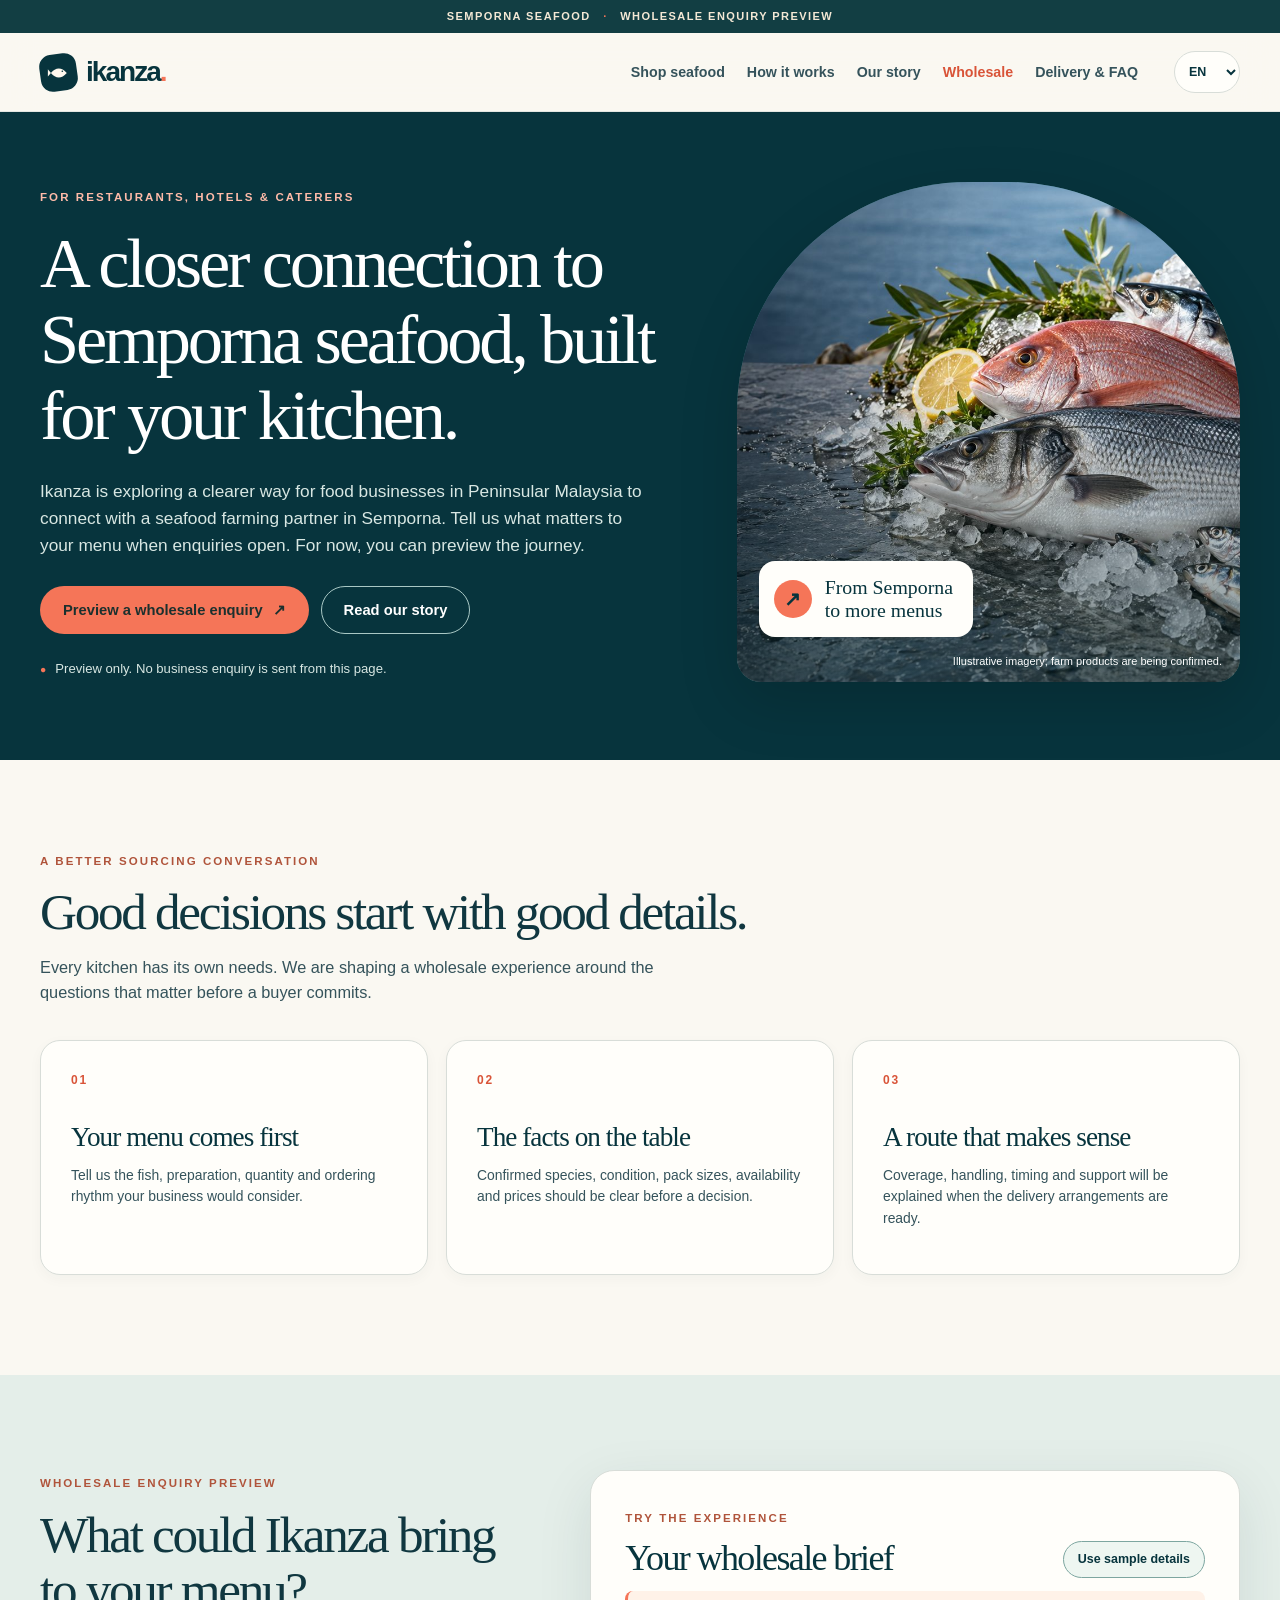
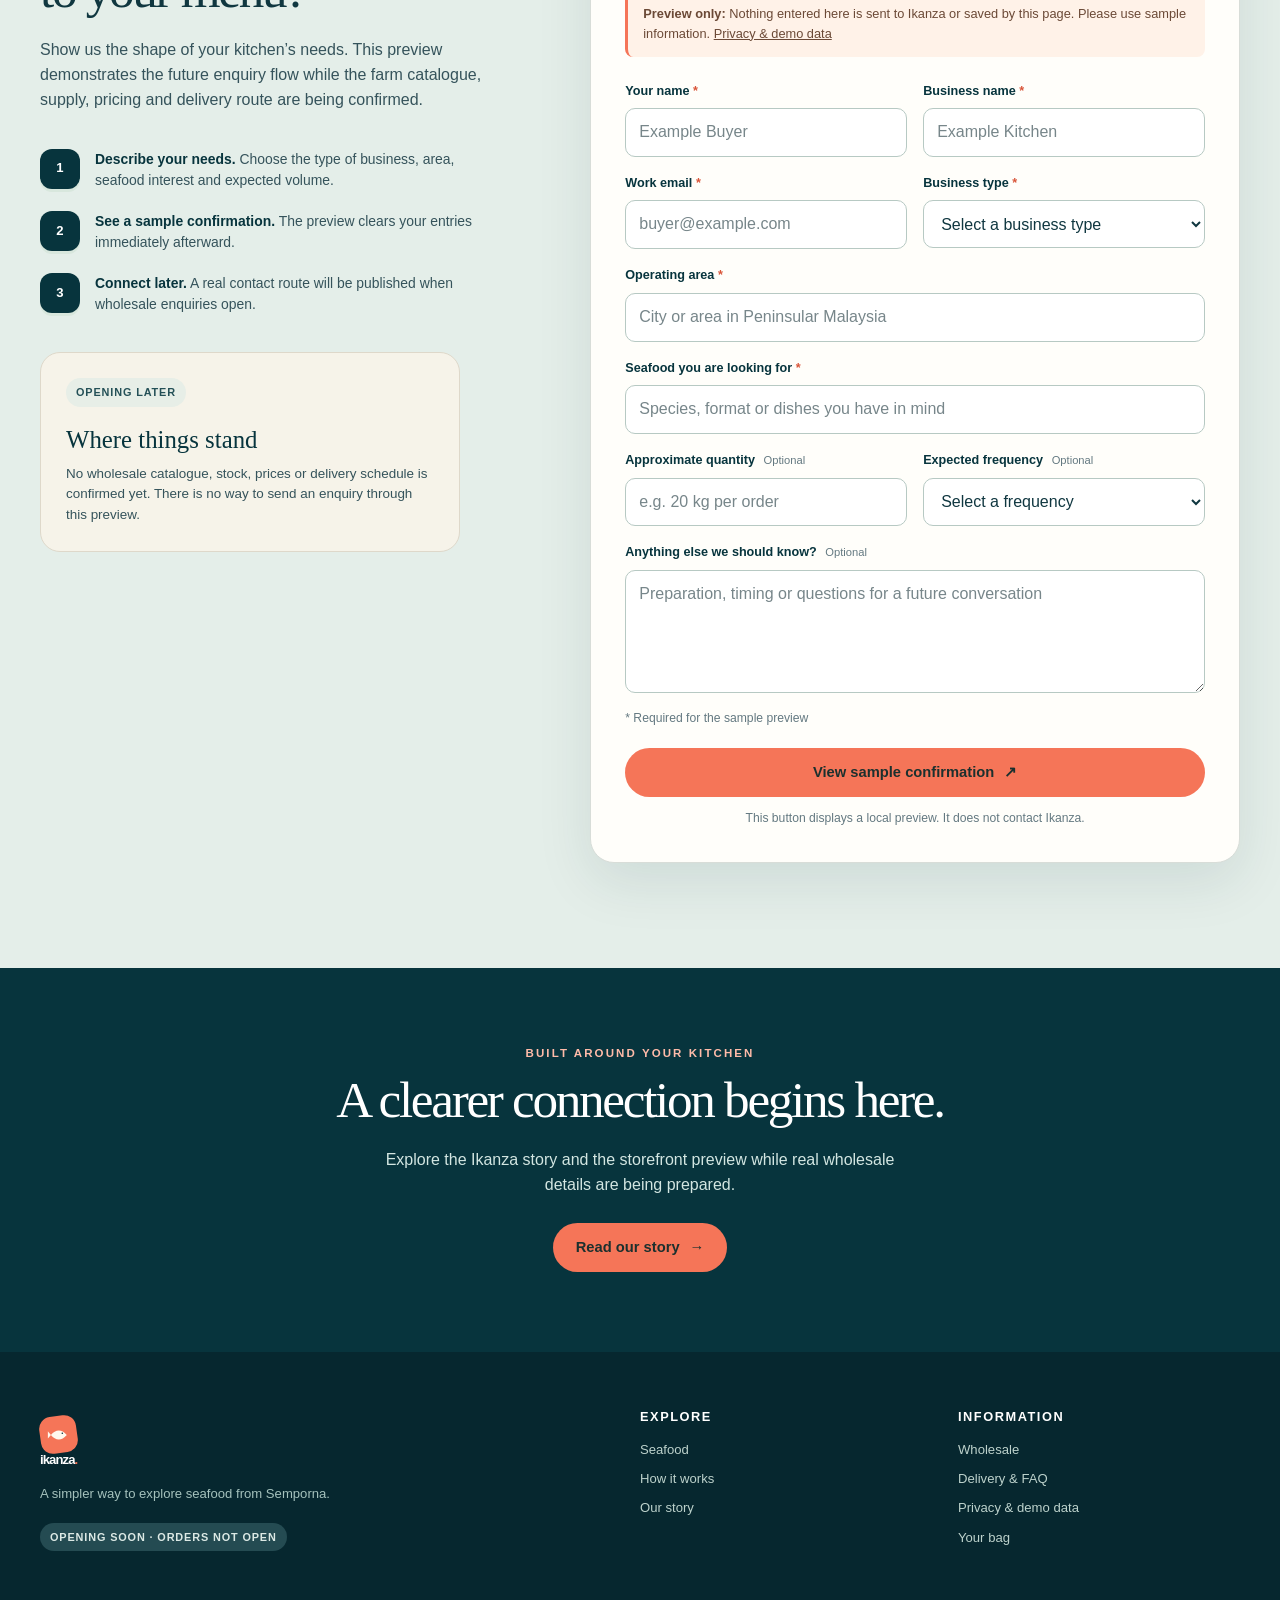
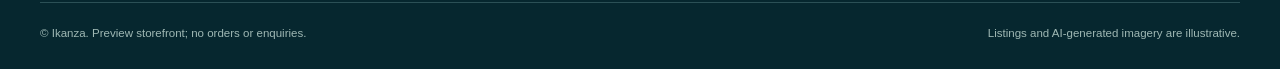
==== commit 69a4badd: "Localize Ikanza preview and add privacy page" ====
--- a/business/index.html
+++ b/business/index.html
@@ -48,6 +48,7 @@
       <a href="../story/">Our story</a>
       <a href="./" aria-current="page">Wholesale</a>
       <a href="../#help">Delivery &amp; FAQ</a>
+      <a href="../privacy/">Privacy &amp; demo data</a>
     </nav>
   </header>
 
@@ -100,7 +101,7 @@
         </div>
         <div class="business-form-card">
           <div class="business-form-top"><div><span class="eyebrow">Try the experience</span><h3>Your wholesale brief</h3></div><button class="sample-fill" type="button" id="business-sample-fill">Use sample details</button></div>
-          <p class="business-form-notice" id="business-privacy-note"><strong>Preview only:</strong> Nothing entered here is sent to Ikanza or saved by this page. Please use sample information.</p>
+          <p class="business-form-notice" id="business-privacy-note"><strong>Preview only:</strong> Nothing entered here is sent to Ikanza or saved by this page. Please use sample information. <a href="../privacy/">Privacy &amp; demo data</a></p>
           <div id="business-form" role="form" aria-label="Wholesale enquiry preview" aria-describedby="business-privacy-note">
             <div class="business-fields">
               <div class="business-field"><label for="buyer-name">Your name <span aria-hidden="true">*</span></label><input id="buyer-name" name="buyer-name" type="text" autocomplete="off" required maxlength="100" placeholder="Example Buyer"></div>
@@ -140,7 +141,7 @@
     <div class="footer-grid">
       <div><a href="../#home" class="brand"><span class="brand-mark" aria-hidden="true"><svg viewBox="0 0 32 32" fill="none"><path d="M6 16c5.3-6.5 12.5-8.2 19.5 0-7 8.2-14.2 6.5-19.5 0Z" fill="#fff8ee"/><path d="m6 16-3.8-4.5v9L6 16Z" fill="#fff8ee"/><circle cx="20" cy="14" r="1" fill="#07343d"/></svg></span><span>ikanza<span style="color:#f57558">.</span></span></a><p>A simpler way to explore seafood from Semporna.</p><span class="pill" style="background:#244b52;color:#dce9e5">Opening soon · Orders not open</span></div>
       <div><h3>Explore</h3><a href="../#shop">Seafood</a><a href="../#how">How it works</a><a href="../story/">Our story</a></div>
-      <div><h3>Information</h3><a href="./">Wholesale</a><a href="../#help">Delivery &amp; FAQ</a><a href="../#cart">Your bag</a></div>
+      <div><h3>Information</h3><a href="./">Wholesale</a><a href="../#help">Delivery &amp; FAQ</a><a href="../privacy/">Privacy &amp; demo data</a><a href="../#cart">Your bag</a></div>
     </div>
     <div class="footer-bottom"><span>© Ikanza. Preview storefront; no orders or enquiries.</span><span>Listings and AI-generated imagery are illustrative.</span></div>
   </div></footer>
--- a/styles.css
+++ b/styles.css
@@ -208,6 +208,12 @@
 .form-field label{font-size:.77rem;font-weight:900}
 .form-field input,.form-field select{height:46px;width:100%;border:1px solid #bccbc7;border-radius:10px;padding:9px 12px;background:#fff;color:var(--ink)}
 .form-field input:focus,.form-field select:focus{border-color:#337772;outline:3px solid #cce6de}
+.account-consent{border:1px solid #b8d2c8;background:#f0f7f2;border-radius:12px;padding:14px 15px;margin:2px 0 18px;font-size:.81rem;line-height:1.5;color:var(--sea)}
+.account-consent label{display:flex;align-items:flex-start;gap:11px;cursor:pointer}
+.account-consent input{width:19px;height:19px;flex:none;margin:1px 0 0;accent-color:var(--sea)}
+.account-consent input:focus-visible{outline:3px solid #a8d4c6;outline-offset:3px}
+.account-consent a,.market-source a{font-weight:800;color:var(--sea);text-underline-offset:3px}
+.market-source{font-size:.77rem;color:var(--muted);margin:8px 0 0}
 .checkout-block{border-top:1px solid var(--line);padding-top:22px;margin-top:8px}
 .checkout-block h3{margin-bottom:9px}
 .checkout-block .radio-box{display:flex;gap:10px;align-items:center;border:1px solid var(--line);border-radius:11px;padding:12px;margin:7px 0;cursor:pointer}
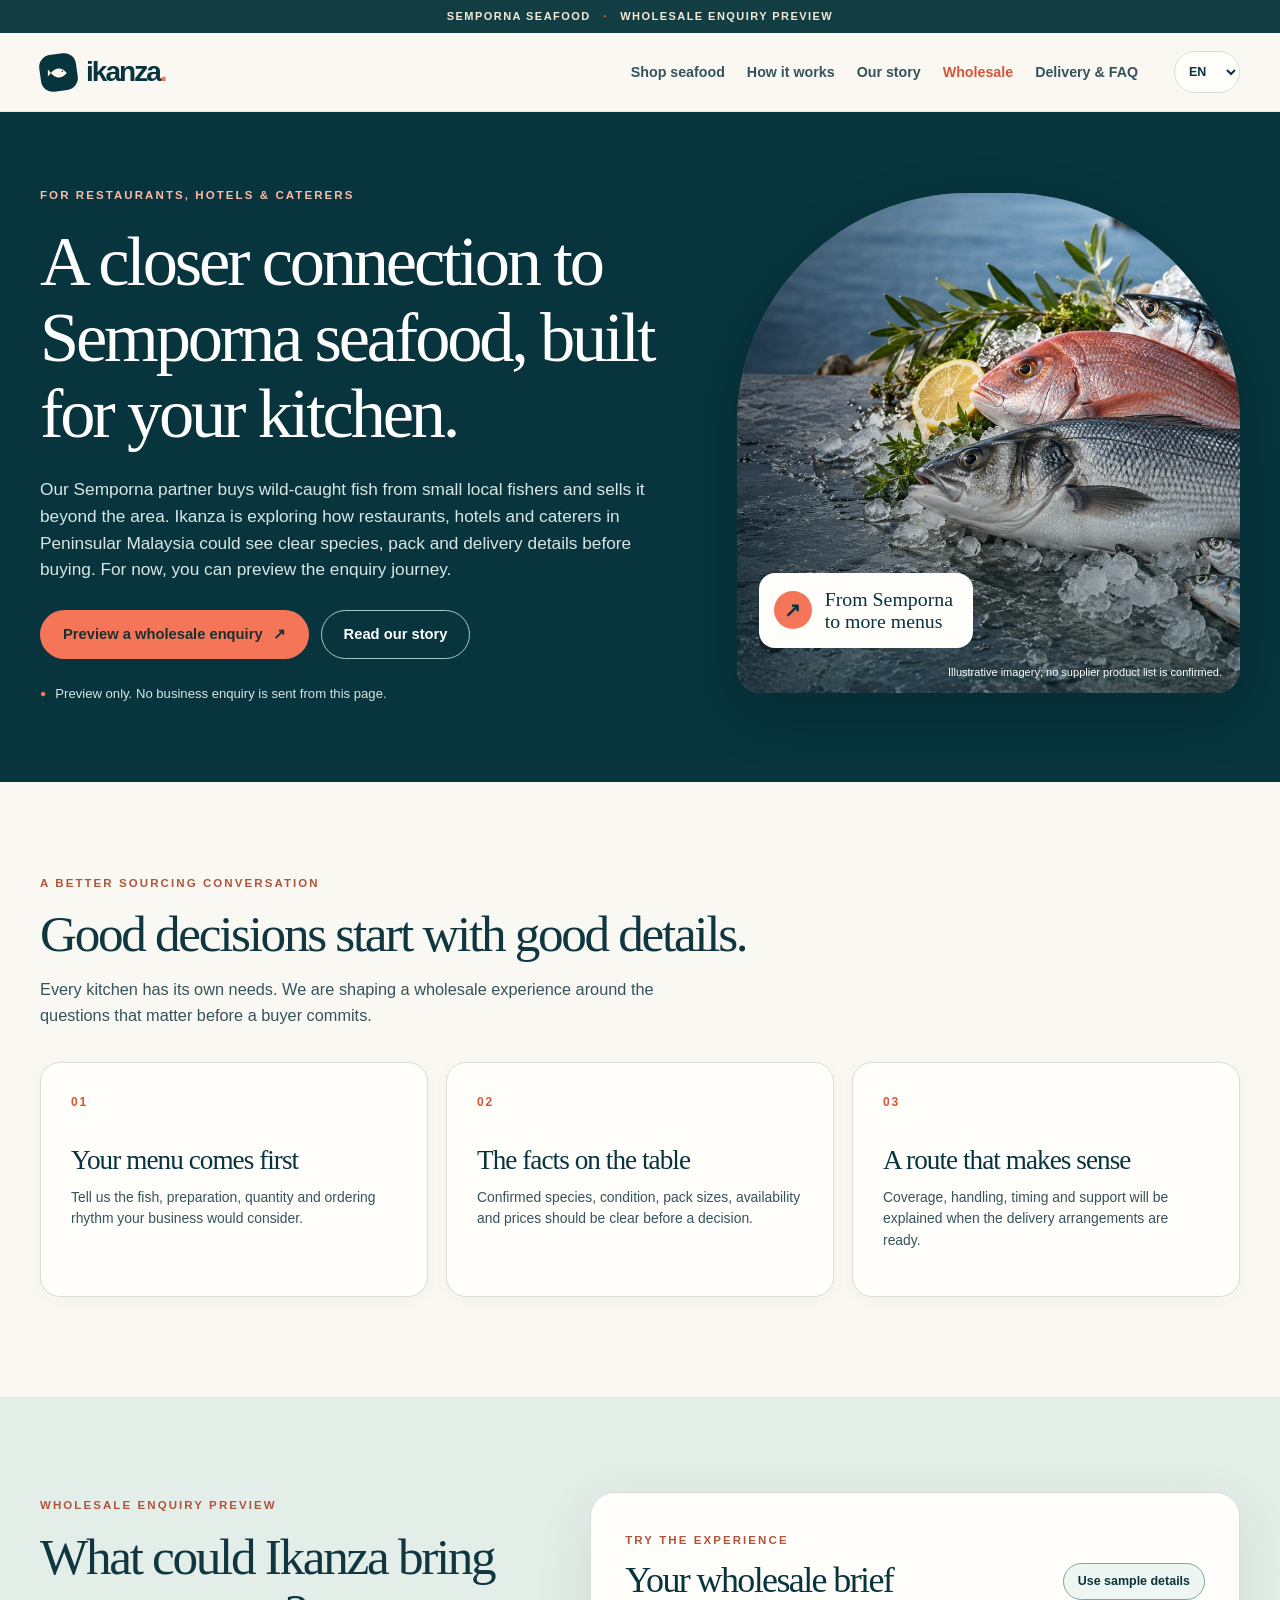
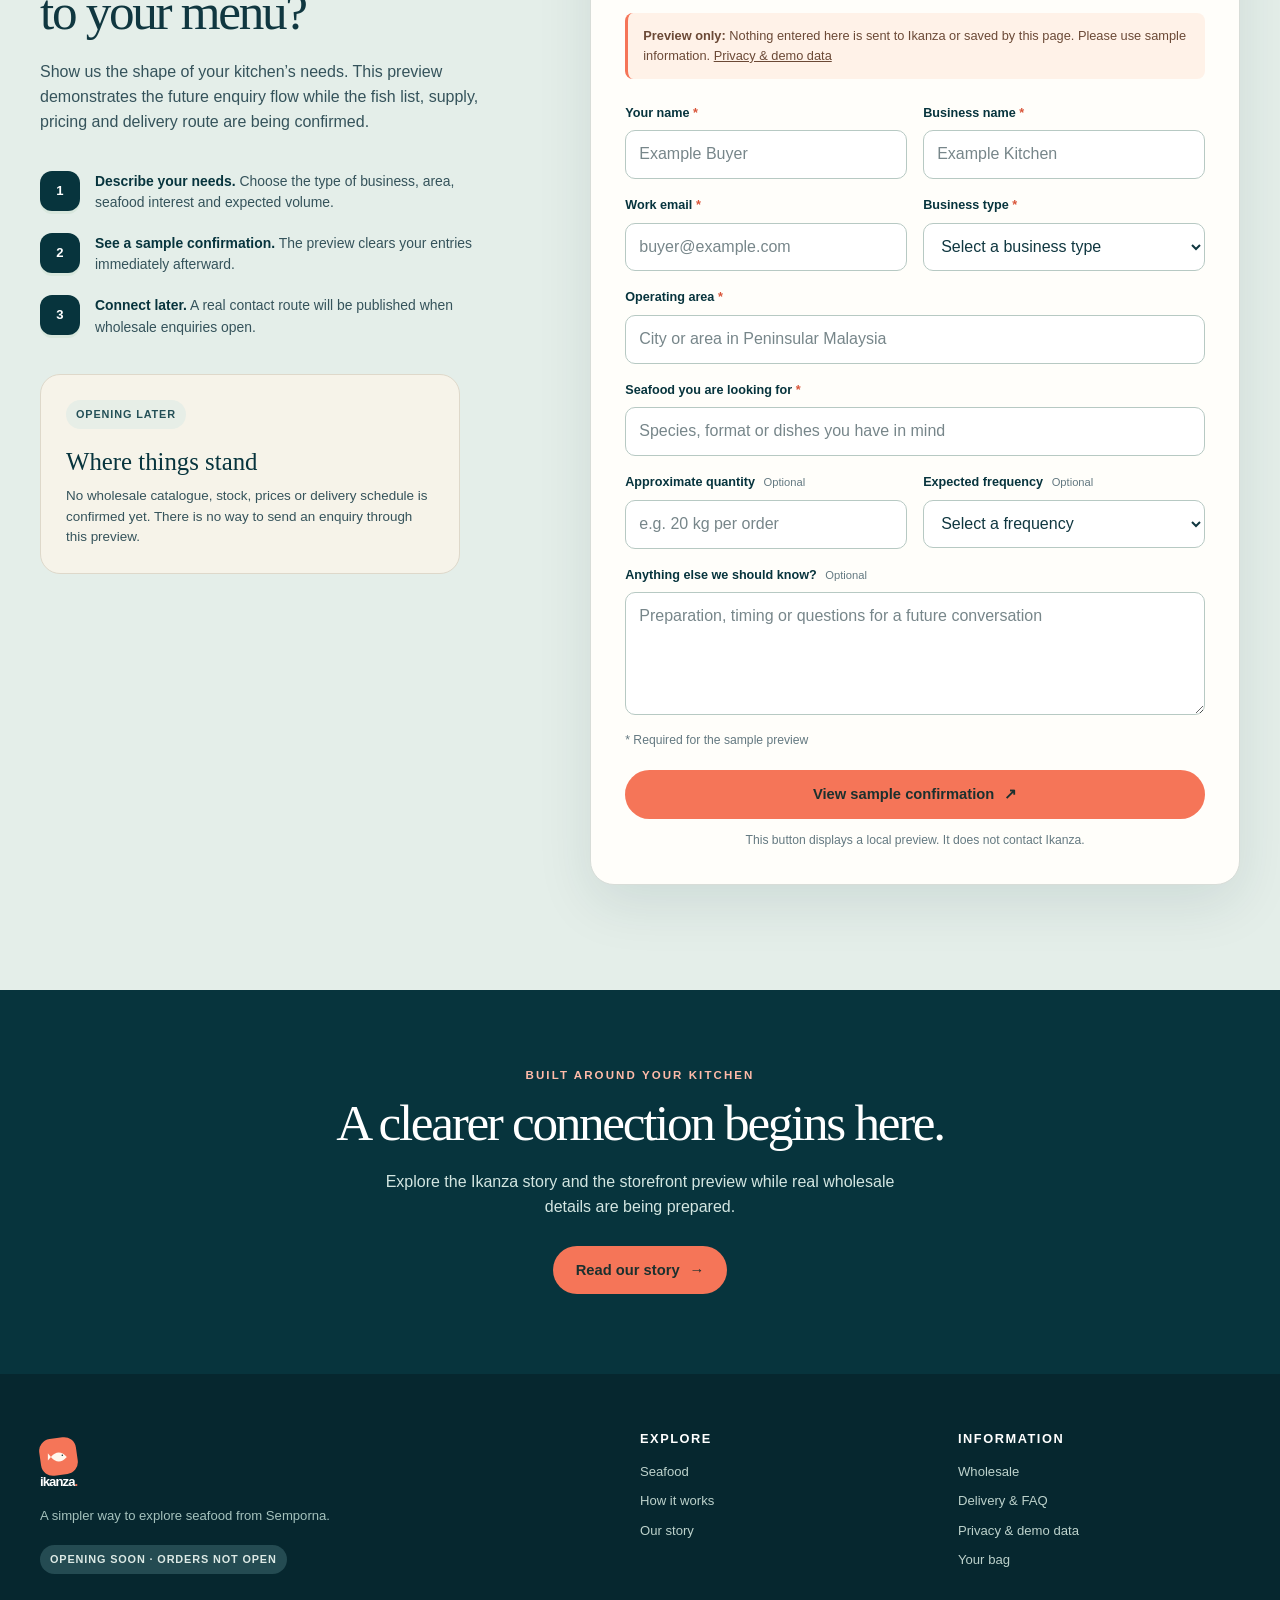
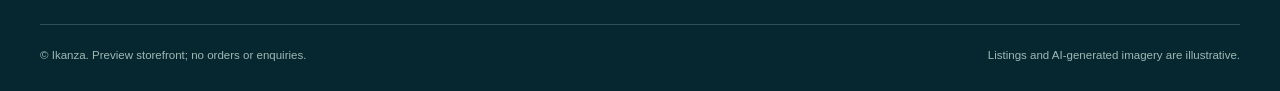
==== commit f668875a: "Align Ikanza preview with Semporna wild-catch sourcing" ====
--- a/business/index.html
+++ b/business/index.html
@@ -6,7 +6,7 @@
   <meta name="theme-color" content="#07333b">
   <meta name="robots" content="index, follow">
   <title>Wholesale Seafood Enquiries for Peninsular Malaysia | Ikanza</title>
-  <meta name="description" content="Ikanza is exploring a clearer connection between a Semporna seafood farming partner and restaurants, hotels and caterers in Peninsular Malaysia. Preview a wholesale enquiry; enquiries are not open yet.">
+  <meta name="description" content="Explore Ikanza’s wholesale preview for Peninsular kitchens, shaped by a Semporna buyer of wild-caught fish from small fishers. Enquiries are not open yet.">
   <link rel="canonical" href="https://ericseow980314-ui.github.io/ikanza/business/">
   <meta property="og:type" content="website">
   <meta property="og:site_name" content="Ikanza">
@@ -58,7 +58,7 @@
         <div class="business-hero-copy">
           <span class="eyebrow light">For restaurants, hotels &amp; caterers</span>
           <h1 id="business-title">A closer connection to Semporna seafood, built for your kitchen.</h1>
-          <p>Ikanza is exploring a clearer way for food businesses in Peninsular Malaysia to connect with a seafood farming partner in Semporna. Tell us what matters to your menu when enquiries open. For now, you can preview the journey.</p>
+          <p>Our Semporna partner buys wild-caught fish from small local fishers and sells it beyond the area. Ikanza is exploring how restaurants, hotels and caterers in Peninsular Malaysia could see clear species, pack and delivery details before buying. For now, you can preview the enquiry journey.</p>
           <div class="business-hero-actions">
             <a class="btn btn-primary" href="#enquiry">Preview a wholesale enquiry <span aria-hidden="true">↗</span></a>
             <a class="btn business-hero-outline" href="../story/">Read our story</a>
@@ -68,7 +68,7 @@
         <div class="business-hero-visual">
           <img src="../assets/hero.jpg" alt="Illustrative seafood arrangement on ice">
           <div class="business-visual-card"><span class="business-visual-icon" aria-hidden="true">↗</span><span>From Semporna<br>to more menus</span></div>
-          <div class="business-image-note">Illustrative imagery; farm products are being confirmed.</div>
+          <div class="business-image-note">Illustrative imagery; no supplier product list is confirmed.</div>
         </div>
       </div>
     </section>
@@ -91,7 +91,7 @@
         <div class="business-enquiry-copy">
           <span class="eyebrow">Wholesale enquiry preview</span>
           <h2 id="enquiry-title">What could Ikanza bring to your menu?</h2>
-          <p>Show us the shape of your kitchen’s needs. This preview demonstrates the future enquiry flow while the farm catalogue, supply, pricing and delivery route are being confirmed.</p>
+          <p>Show us the shape of your kitchen’s needs. This preview demonstrates the future enquiry flow while the fish list, supply, pricing and delivery route are being confirmed.</p>
           <div class="business-process">
             <div><span class="step-num" aria-hidden="true">1</span><p><strong>Describe your needs.</strong> Choose the type of business, area, seafood interest and expected volume.</p></div>
             <div><span class="step-num" aria-hidden="true">2</span><p><strong>See a sample confirmation.</strong> The preview clears your entries immediately afterward.</p></div>
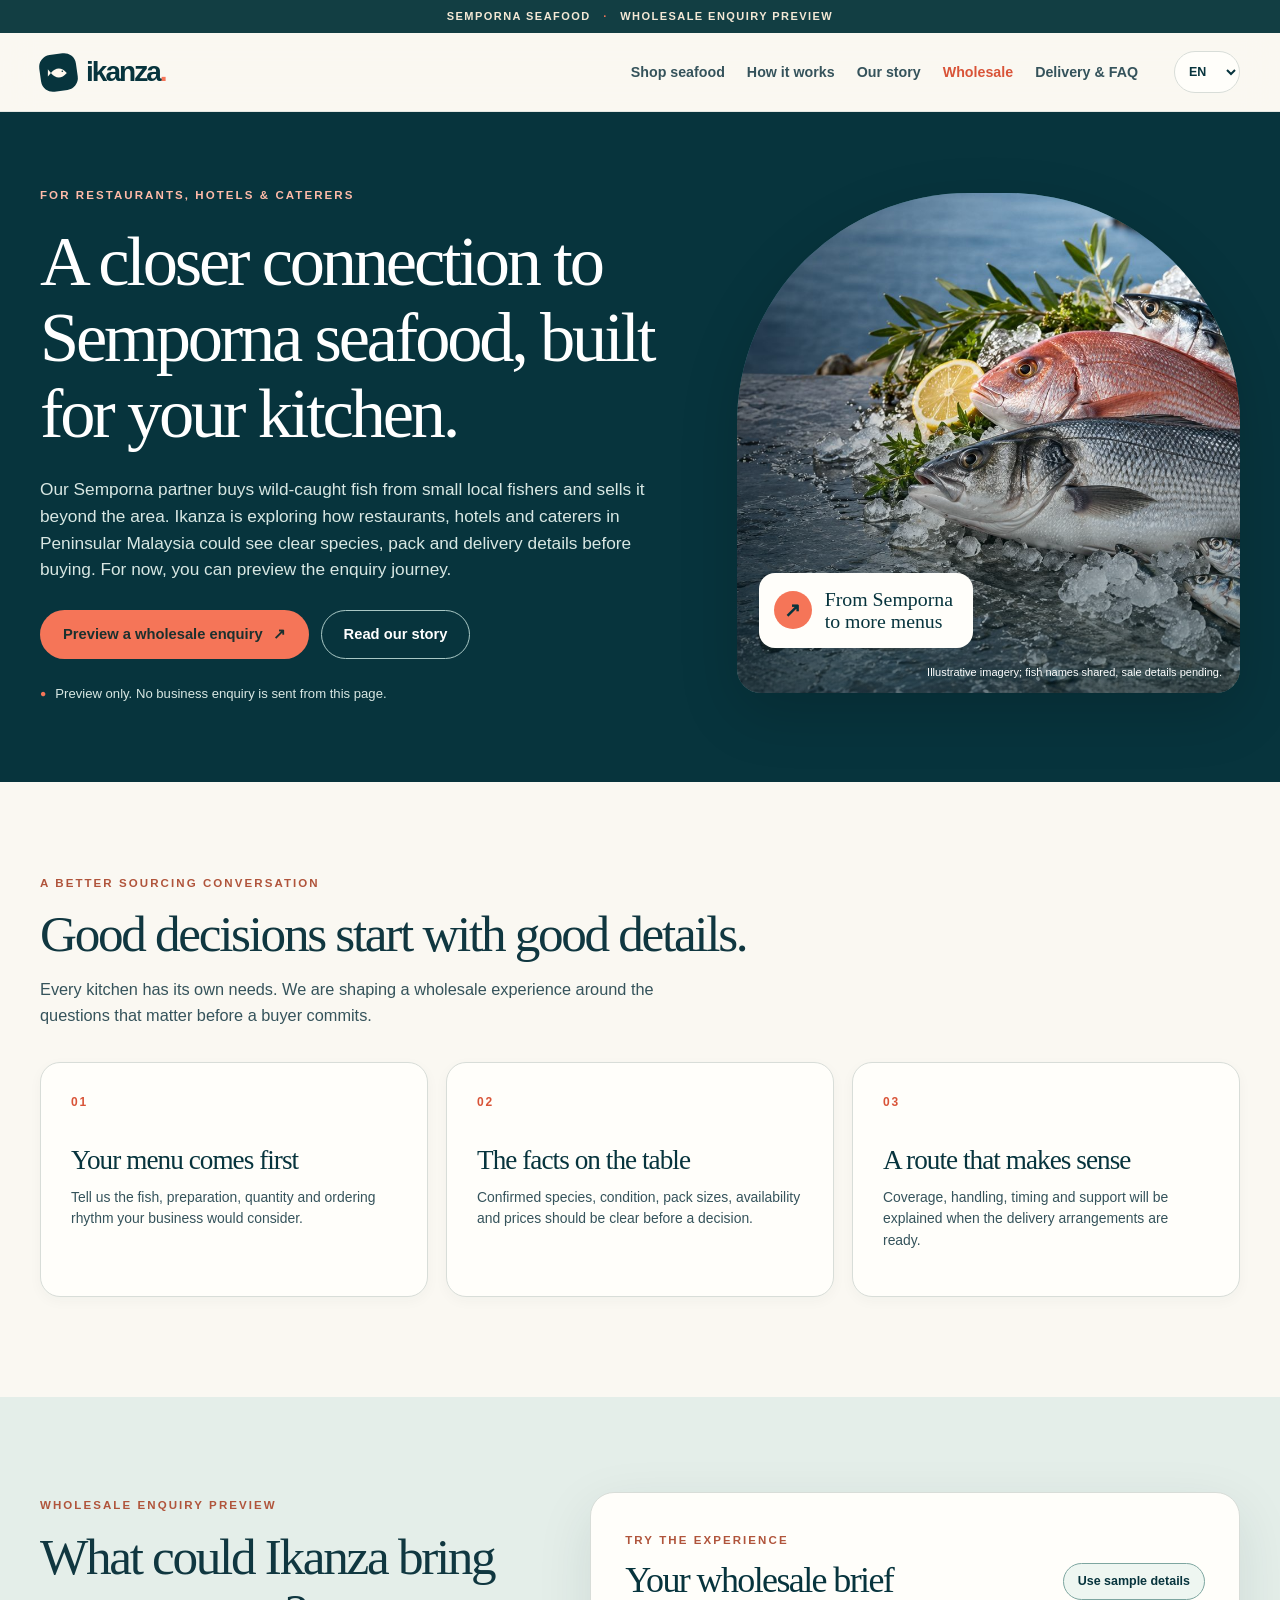
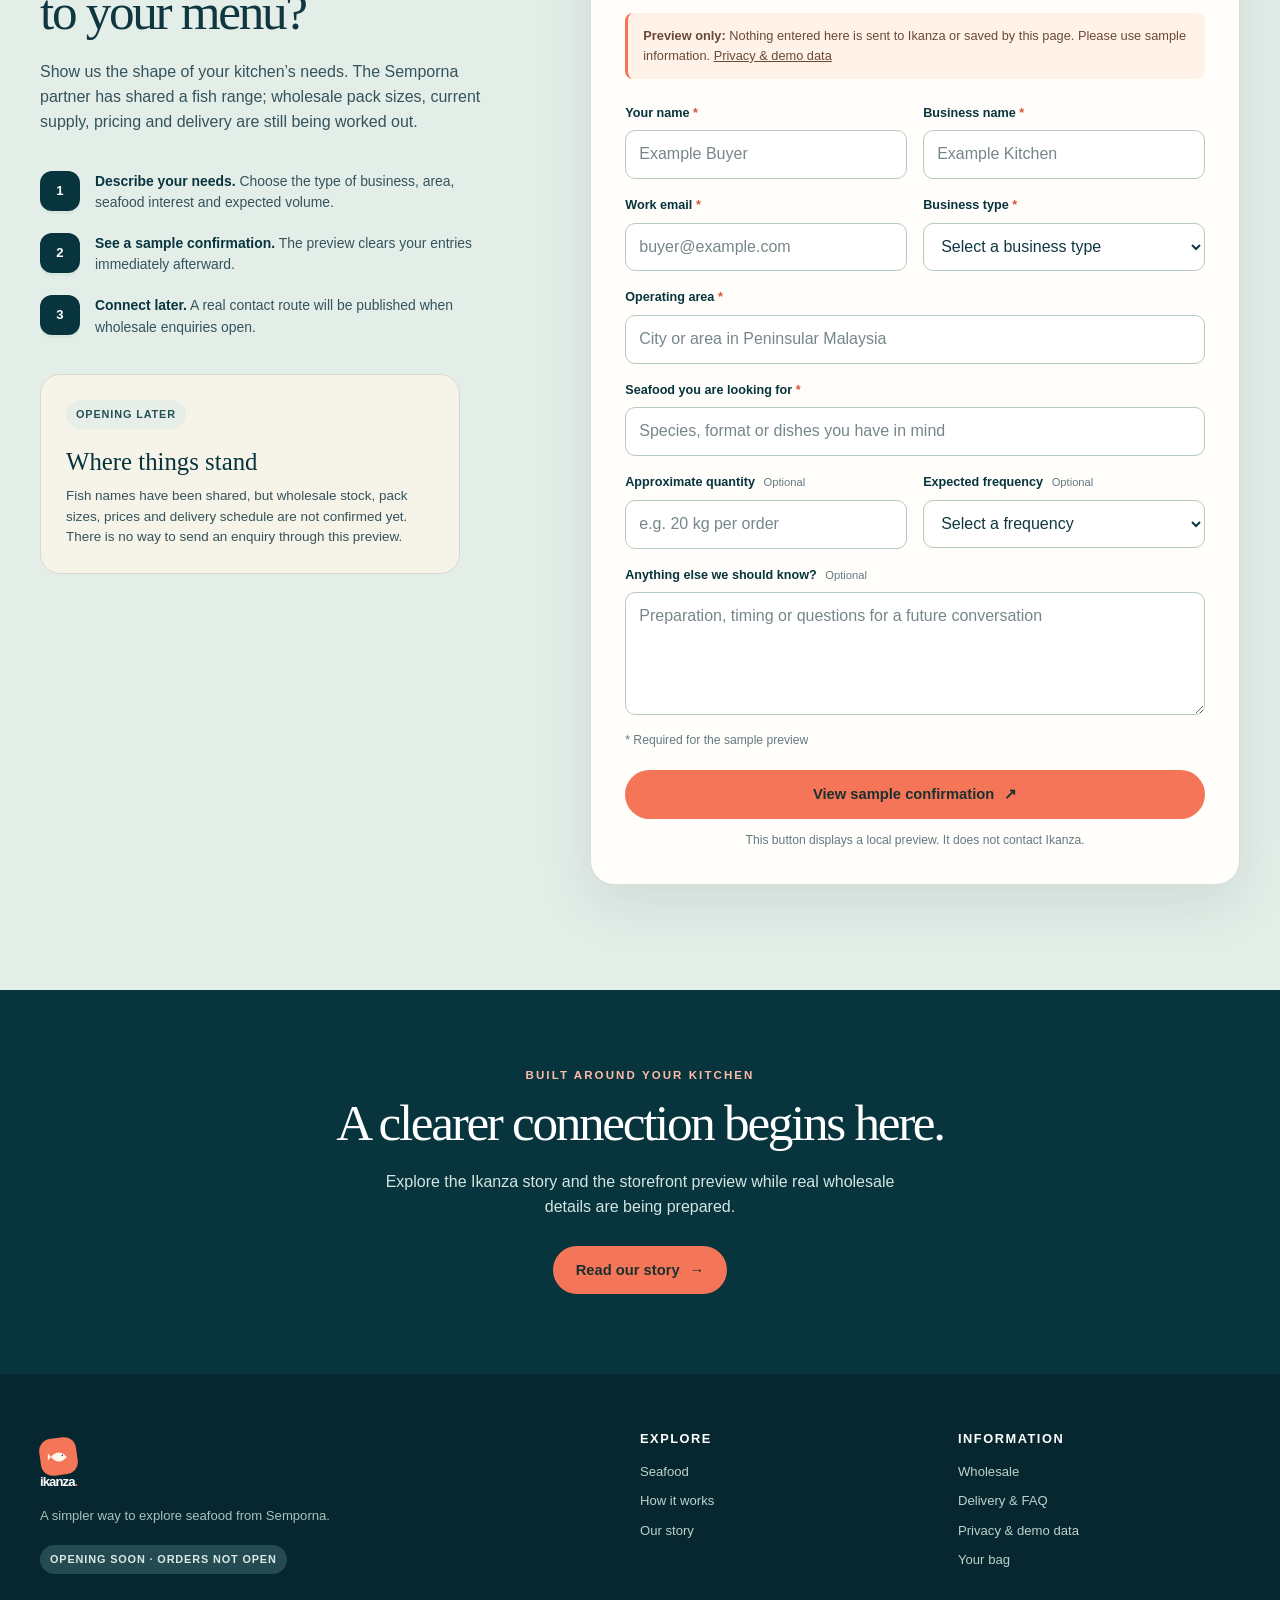
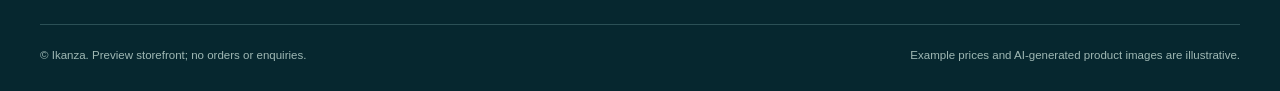
==== commit 2abb74ca: "Show partner fish range and catch footage in Ikanza preview" ====
--- a/business/index.html
+++ b/business/index.html
@@ -68,7 +68,7 @@
         <div class="business-hero-visual">
           <img src="../assets/hero.jpg" alt="Illustrative seafood arrangement on ice">
           <div class="business-visual-card"><span class="business-visual-icon" aria-hidden="true">↗</span><span>From Semporna<br>to more menus</span></div>
-          <div class="business-image-note">Illustrative imagery; no supplier product list is confirmed.</div>
+          <div class="business-image-note">Illustrative imagery; fish names shared, sale details pending.</div>
         </div>
       </div>
     </section>
@@ -91,13 +91,13 @@
         <div class="business-enquiry-copy">
           <span class="eyebrow">Wholesale enquiry preview</span>
           <h2 id="enquiry-title">What could Ikanza bring to your menu?</h2>
-          <p>Show us the shape of your kitchen’s needs. This preview demonstrates the future enquiry flow while the fish list, supply, pricing and delivery route are being confirmed.</p>
+          <p>Show us the shape of your kitchen’s needs. The Semporna partner has shared a fish range; wholesale pack sizes, current supply, pricing and delivery are still being worked out.</p>
           <div class="business-process">
             <div><span class="step-num" aria-hidden="true">1</span><p><strong>Describe your needs.</strong> Choose the type of business, area, seafood interest and expected volume.</p></div>
             <div><span class="step-num" aria-hidden="true">2</span><p><strong>See a sample confirmation.</strong> The preview clears your entries immediately afterward.</p></div>
             <div><span class="step-num" aria-hidden="true">3</span><p><strong>Connect later.</strong> A real contact route will be published when wholesale enquiries open.</p></div>
           </div>
-          <aside class="business-status-card" aria-label="Current wholesale status"><span class="pill">Opening later</span><h3>Where things stand</h3><p>No wholesale catalogue, stock, prices or delivery schedule is confirmed yet. There is no way to send an enquiry through this preview.</p></aside>
+          <aside class="business-status-card" aria-label="Current wholesale status"><span class="pill">Opening later</span><h3>Where things stand</h3><p>Fish names have been shared, but wholesale stock, pack sizes, prices and delivery schedule are not confirmed yet. There is no way to send an enquiry through this preview.</p></aside>
         </div>
         <div class="business-form-card">
           <div class="business-form-top"><div><span class="eyebrow">Try the experience</span><h3>Your wholesale brief</h3></div><button class="sample-fill" type="button" id="business-sample-fill">Use sample details</button></div>
@@ -143,7 +143,7 @@
       <div><h3>Explore</h3><a href="../#shop">Seafood</a><a href="../#how">How it works</a><a href="../story/">Our story</a></div>
       <div><h3>Information</h3><a href="./">Wholesale</a><a href="../#help">Delivery &amp; FAQ</a><a href="../privacy/">Privacy &amp; demo data</a><a href="../#cart">Your bag</a></div>
     </div>
-    <div class="footer-bottom"><span>© Ikanza. Preview storefront; no orders or enquiries.</span><span>Listings and AI-generated imagery are illustrative.</span></div>
+    <div class="footer-bottom"><span>© Ikanza. Preview storefront; no orders or enquiries.</span><span>Example prices and AI-generated product images are illustrative.</span></div>
   </div></footer>
 </body>
 </html>
--- a/styles.css
+++ b/styles.css
@@ -104,6 +104,28 @@
 .collection-actions{display:flex;justify-content:center;margin-top:30px}
 .pricing-note{font-size:.78rem;line-height:1.6;color:var(--muted);background:#eff4ef;border:1px solid var(--line);border-radius:12px;padding:13px 16px;margin:24px 0 0}
 .pricing-note strong{color:var(--sea)}.pricing-note a{color:var(--sea);font-weight:800;text-underline-offset:2px}
+.confirmed-section{margin:4px 0 70px}
+.confirmed-section h2,.example-section h2{font-size:clamp(2.1rem,3.5vw,3.45rem)}
+.confirmed-grid{display:grid;grid-template-columns:repeat(auto-fit,minmax(220px,1fr));gap:14px}
+.confirmed-card{display:flex;flex-direction:column;min-height:175px;background:#edf4f0;border:1px solid #c8d9d0;border-radius:16px;padding:18px 19px}
+.confirmed-card[hidden]{display:none}
+.confirmed-card .pill{align-self:flex-start;background:#d6e7dd}
+.confirmed-card h3{font-family:Georgia,"Times New Roman",serif;font-size:1.35rem;font-weight:600;line-height:1.18;margin:13px 0 4px}
+.confirmed-local{font-size:.89rem;font-weight:700;margin:0 0 8px;color:var(--sea)}
+html[lang="zh-Hans"] .confirmed-local-cn-duplicate{display:none}
+.confirmed-check{font-size:.82rem;color:#8c4a32;margin:0 0 10px}
+.confirmed-status{font-size:.81rem;color:var(--muted);border-top:1px solid #c8d9d0;padding-top:9px;margin:auto 0 0}
+.example-section{padding-top:55px;border-top:1px solid var(--line)}
+.catch-videos{padding:82px 0;background:#e6efeb}
+.catch-video-grid{display:grid;grid-template-columns:repeat(2,minmax(0,1fr));gap:22px;justify-items:center}
+.catch-video-card{width:min(100%,400px);margin:0;background:var(--paper);border:1px solid #c6d6d1;border-radius:18px;overflow:hidden;box-shadow:0 10px 32px rgba(7,52,61,.08)}
+.catch-video-card video{display:block;width:100%;background:var(--sea)}
+.catch-video-portrait video{height:550px;object-fit:contain}
+.catch-video-landscape{grid-column:1/-1;width:min(100%,850px)}
+.catch-video-landscape video{height:auto;aspect-ratio:832/464;object-fit:contain}
+.catch-video-card figcaption{display:flex;justify-content:space-between;gap:15px;padding:14px 18px;color:var(--sea);font-weight:800;font-size:.87rem}
+.catch-video-card figcaption span{color:var(--muted);font-weight:600;white-space:nowrap}
+.catch-video-note{font-size:.77rem;color:var(--muted);margin:22px 0 0}
 .offer-teaser{display:flex;flex-wrap:wrap;align-items:center;gap:10px 18px;background:#e8f1eb;border:1px solid #c4d9cf;border-radius:17px;padding:18px 20px;margin-bottom:27px;color:var(--sea)}
 .offer-kicker{background:var(--sea);color:white;border-radius:8px;padding:6px 9px;text-transform:uppercase;letter-spacing:.1em;font-size:.65rem;font-weight:900}
 .offer-teaser strong{font-size:.9rem}.offer-teaser>span:not(.offer-kicker){font-size:.85rem;font-weight:700}.offer-teaser small{flex-basis:100%;font-size:.73rem;color:#496764}
@@ -263,6 +285,7 @@
   .products-grid{gap:15px}.featured-grid{grid-template-columns:repeat(2,minmax(0,1fr))}.product-photo{height:230px}
 }
 @media(max-width:760px){
+  .catch-videos{padding:60px 0}.catch-video-grid{grid-template-columns:1fr}.catch-video-landscape{grid-column:auto}
   .container{width:min(calc(100% - 28px),var(--max))}
   .nav{min-height:65px;gap:10px}.brand{font-size:1.55rem}.brand-mark{width:32px;height:32px}
   .nav-links{display:none}.nav-actions{margin-left:auto}.menu-button{display:inline-flex}
